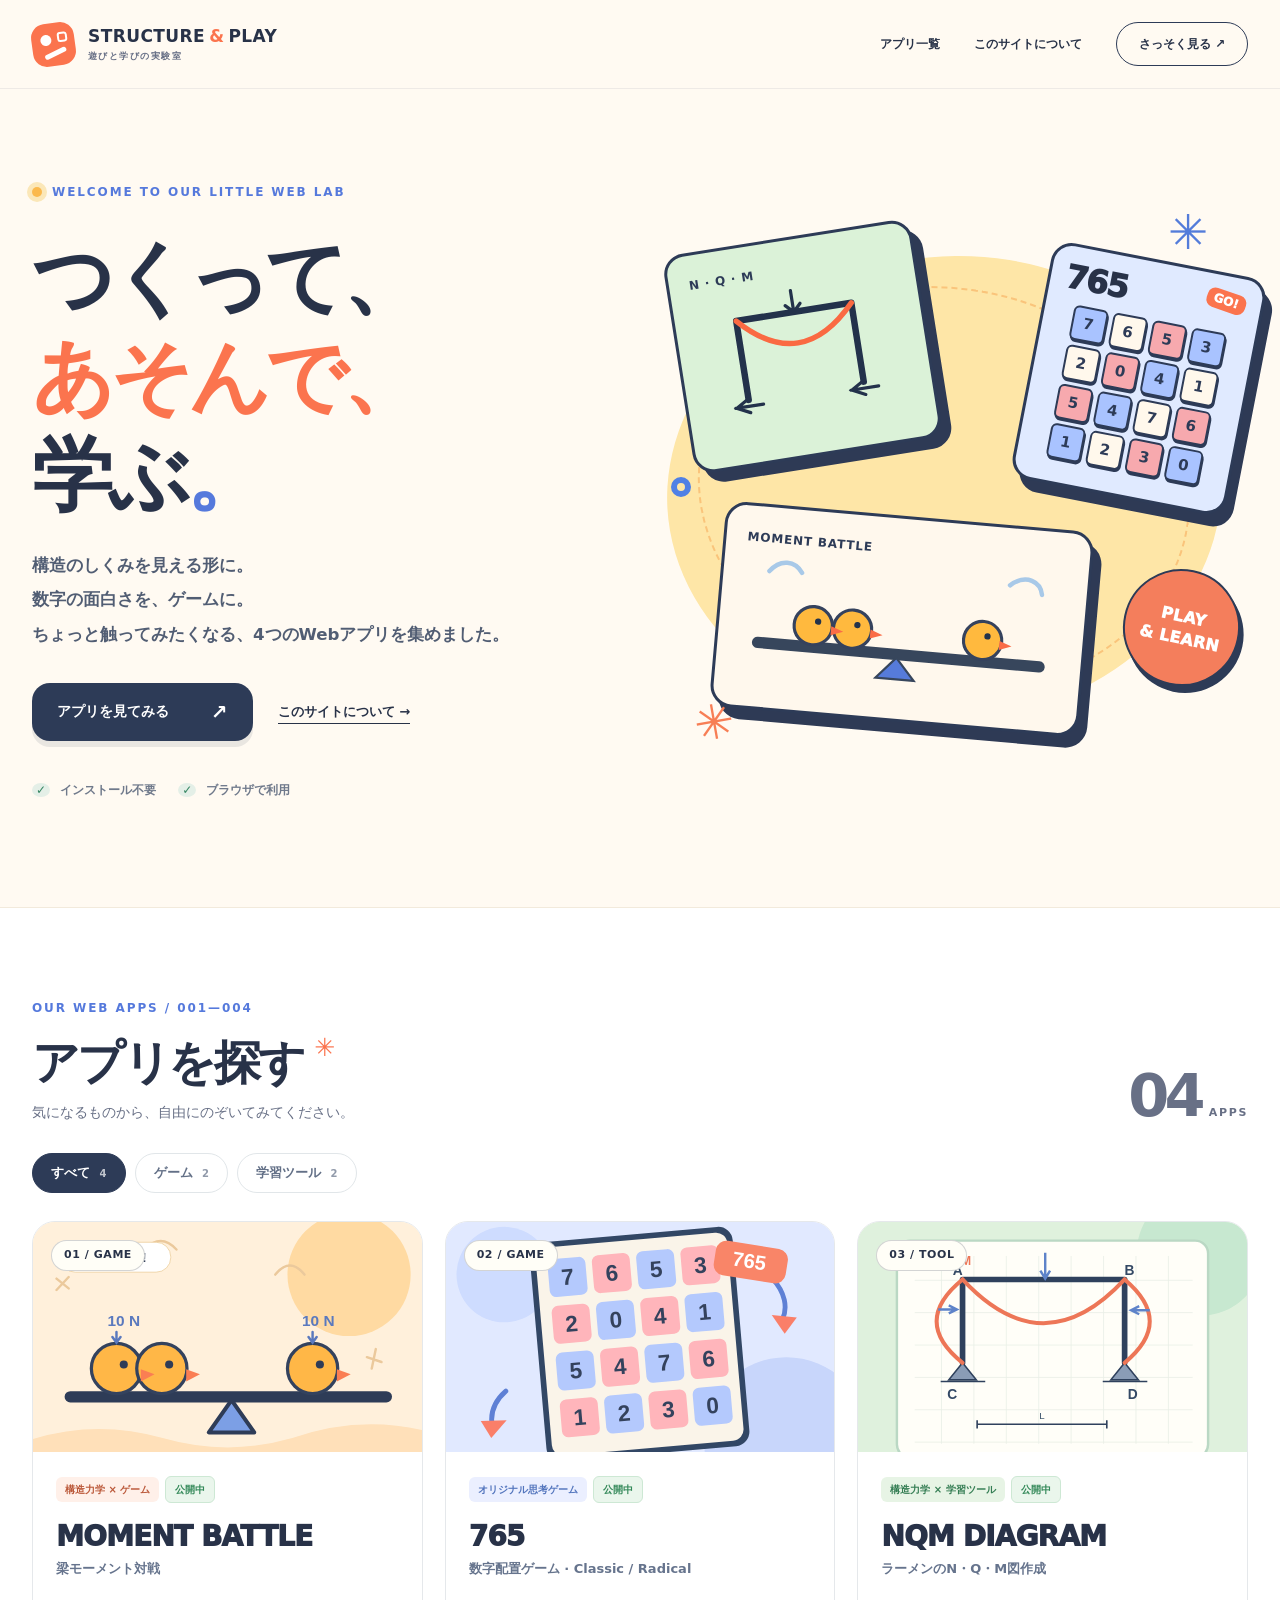
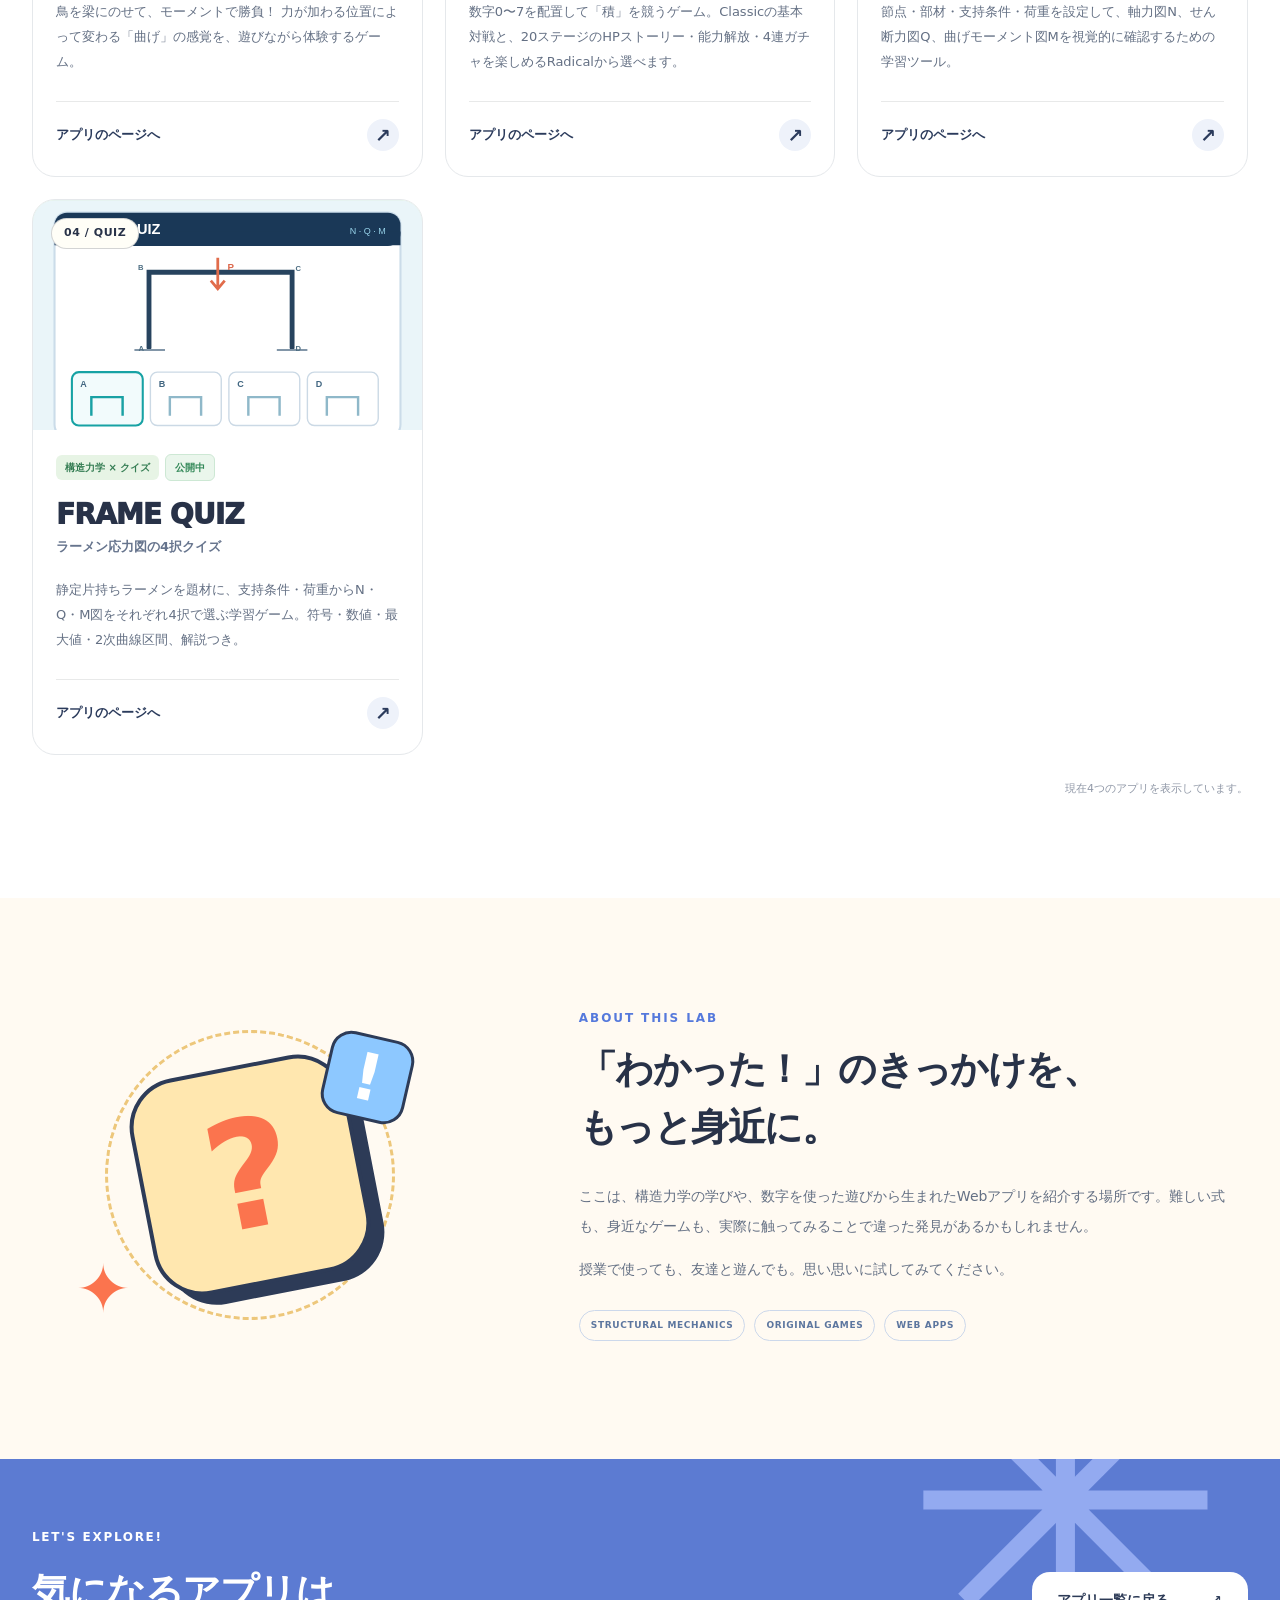
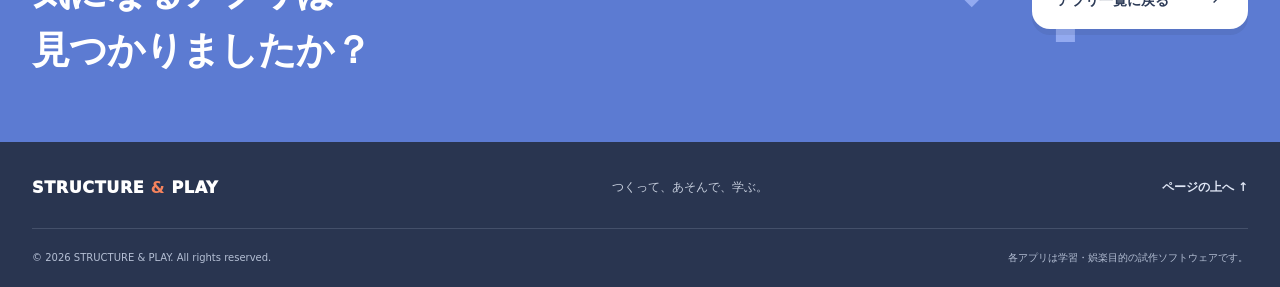
==== index.html @ 2a173254 "Describe FRAME QUIZ as determinate cantilever-frame training" ====
<!doctype html>
<html lang="ja">
<head>
  <!-- Google Analytics 4 -->
  <script async src="https://www.googletagmanager.com/gtag/js?id=G-XE1NBEVFK6"></script>
  <script>
    window.dataLayer = window.dataLayer || [];
    function gtag(){dataLayer.push(arguments);}
    gtag('js', new Date());
    gtag('config', 'G-XE1NBEVFK6');
  </script>
  <meta charset="utf-8">
  <meta name="viewport" content="width=device-width, initial-scale=1">
  <meta name="theme-color" content="#fffaf2">
  <meta name="description" content="無料で遊べる構造力学ゲーム「MOMENT BATTLE」、数字戦略ゲーム「765」、NQM図作成ツール、ラーメン応力図4択クイズを公開。スマホ・PCで使える学習用Webアプリ集。">
  <meta property="og:type" content="website">
  <meta property="og:title" content="構造力学ゲームと学習ツール | STRUCTURE & PLAY">
  <meta property="og:description" content="無料で遊べる構造力学ゲーム、数字戦略ゲーム765、NQM図作成ツール、ラーメン応力図4択クイズ。">
  <title>構造力学ゲーム・NQM図作成・数字ゲーム765 | STRUCTURE & PLAY</title>
  <link rel="icon" href="assets/favicon.svg" type="image/svg+xml">
  <link rel="stylesheet" href="assets/style.css">
  <script defer src="assets/site.js"></script>
  <link rel="canonical" href="https://fujiharayoshiyasu.github.io/structure-play/">
</head>
<body>
  <a class="skip-link" href="#apps">アプリ一覧へ移動</a>
  <header class="site-header">
    <div class="shell header-inner">
      <a href="./index.html" class="brand" aria-label="STRUCTURE AND PLAY トップページ">
        <span class="brand-mark" aria-hidden="true"><span class="mark-dot"></span><span class="mark-line"></span><span class="mark-bubble"></span></span>
        <span class="brand-word">STRUCTURE<span class="brand-amp">&</span>PLAY<span class="brand-sub">遊びと学びの実験室</span></span>
      </a>
      <nav class="top-nav" aria-label="メインメニュー">
        <a href="#apps">アプリ一覧</a>
        <a href="#about">このサイトについて</a>
        <a class="nav-pill" href="#apps">さっそく見る <span aria-hidden="true">↗</span></a>
      </nav>
    </div>
  </header>

  <main>
    <section class="hero shell" aria-labelledby="hero-title">
      <div class="hero-copy">
        <div class="eyebrow"><span class="pulse-dot" aria-hidden="true"></span> WELCOME TO OUR LITTLE WEB LAB</div>
        <h1 id="hero-title">つくって、<br><em>あそんで、</em><br>学ぶ<span class="period">。</span></h1>
        <p class="hero-description">構造のしくみを見える形に。<br>数字の面白さを、ゲームに。<br>ちょっと触ってみたくなる、4つのWebアプリを集めました。</p>
        <div class="hero-actions">
          <a class="button button-primary" href="#apps">アプリを見てみる <span aria-hidden="true">↗</span></a>
          <a class="text-link" href="#about">このサイトについて <span aria-hidden="true">→</span></a>
        </div>
        <div class="hero-metadata" aria-label="サイトの特徴">
          <span><i aria-hidden="true">✓</i> インストール不要</span>
          <span><i aria-hidden="true">✓</i> ブラウザで利用</span>
        </div>
      </div>
      <div class="hero-graphic" role="img" aria-label="梁と鳥、765の数字盤、NQM図をイメージしたイラスト">
        <div class="hero-backdrop"></div>
        <div class="doodle doodle-star d1" aria-hidden="true">✳</div>
        <div class="doodle doodle-star d2" aria-hidden="true">✳</div>
        <div class="doodle doodle-dot" aria-hidden="true"></div>
        <div class="hero-panel hero-panel-frame" aria-hidden="true">
          <div class="mini-label">N · Q · M</div>
          <svg viewBox="0 0 190 130" focusable="false"><path d="M38 99V25H146V99" fill="none" stroke="#23324b" stroke-width="6" stroke-linejoin="round" stroke-linecap="round"/><path d="M25 105h26m-13-7-12 7 12 6m95-6h26m-13-7-12 7 12 6" stroke="#23324b" stroke-width="3" fill="none" stroke-linecap="round"/><path d="M38 25Q91 83 146 25" fill="none" stroke="#fa6a42" stroke-width="5" stroke-linecap="round"/><path d="M92 5v19m-7-6 7 7 7-7" stroke="#23324b" stroke-width="3" fill="none" stroke-linecap="round"/></svg>
        </div>
        <div class="hero-panel hero-panel-game" aria-hidden="true">
          <div class="small-brand">765 <span>GO!</span></div>
          <div class="number-preview"><b>7</b><b>6</b><b>5</b><b>3</b><b>2</b><b>0</b><b>4</b><b>1</b><b>5</b><b>4</b><b>7</b><b>6</b><b>1</b><b>2</b><b>3</b><b>0</b></div>
        </div>
        <div class="hero-panel hero-panel-birds" aria-hidden="true">
          <div class="mini-label">MOMENT BATTLE</div>
          <svg viewBox="0 0 286 115" focusable="false"><path d="M17 84h251" stroke="#37465c" stroke-width="10" stroke-linecap="round"/><path d="M141 87l-17 19h34z" fill="#567bda" stroke="#37465c" stroke-width="2"/><g fill="#ffb93e" stroke="#35425d" stroke-width="2.8"><circle cx="65" cy="65" r="17"/><circle cx="100" cy="65" r="17"/><circle cx="216" cy="65" r="17"/></g><g fill="#24334b"><circle cx="69" cy="61" r="2.8"/><circle cx="104" cy="61" r="2.8"/><circle cx="220" cy="61" r="2.8"/></g><g fill="#fa6c47"><path d="M81 64l11 4-11 4z"/><path d="M116 64l11 4-11 4z"/><path d="M231 64l11 4-11 4z"/></g><path d="M22 20c9-12 22-11 29-1M236 14c14-12 27-5 29 6" stroke="#a8c9e8" stroke-width="4" stroke-linecap="round" fill="none"/></svg>
        </div>
        <span class="orbit-badge" aria-hidden="true">PLAY<br>& LEARN</span>
      </div>
    </section>

    <section class="apps-section" id="apps" aria-labelledby="apps-heading">
      <div class="shell">
        <div class="section-kicker">OUR WEB APPS / 001—004</div>
        <div class="section-header">
          <div><h2 id="apps-heading">アプリを探す<span class="section-spark">✳</span></h2><p>気になるものから、自由にのぞいてみてください。</p></div>
          <p class="app-count"><strong id="visible-count">04</strong><span>APPS</span></p>
        </div>
        <div class="filter-row" role="group" aria-label="アプリの種類で絞り込み">
          <button type="button" class="filter-button is-active" data-filter="all" aria-pressed="true">すべて <small>4</small></button>
          <button type="button" class="filter-button" data-filter="game" aria-pressed="false">ゲーム <small>2</small></button>
          <button type="button" class="filter-button" data-filter="study" aria-pressed="false">学習ツール <small>2</small></button>
        </div>

        <div class="app-grid" id="app-grid">
          <article class="app-card" data-category="game" data-app="moment-battle">
            <div class="card-media media-moment"><img src="assets/moment.svg" alt="鳥が梁の上に並ぶモーメント対戦ゲームのイメージ" loading="lazy"><span class="media-index">01 / GAME</span></div>
            <div class="card-content"><div class="card-tags"><span class="category-tag tag-orange">構造力学 × ゲーム</span><span class="status-tag" data-status="moment-battle">公開準備中</span></div><h3>MOMENT BATTLE</h3><p class="app-jp-title">梁モーメント対戦</p><p class="card-description">鳥を梁にのせて、モーメントで勝負！ 力が加わる位置によって変わる「曲げ」の感覚を、遊びながら体験するゲーム。</p><a class="card-link" href="apps/moment-battle/index.html" aria-label="梁モーメント対戦のページへ">アプリのページへ <span aria-hidden="true">↗</span></a></div>
          </article>
          <article class="app-card" data-category="game" data-app="765">
            <div class="card-media media-seven"><img src="assets/765.svg" alt="赤と青の数字が置かれた数字配置ゲーム765のイメージ" loading="lazy"><span class="media-index">02 / GAME</span></div>
            <div class="card-content"><div class="card-tags"><span class="category-tag tag-blue">オリジナル思考ゲーム</span><span class="status-tag" data-status="765">公開準備中</span></div><h3>765</h3><p class="app-jp-title">数字配置ゲーム · Classic / Radical</p><p class="card-description">数字0〜7を配置して「積」を競うゲーム。Classicの基本対戦と、20ステージのHPストーリー・能力解放・4連ガチャを楽しめるRadicalから選べます。</p><a class="card-link" href="apps/765/index.html" aria-label="765のモード選択ページへ">アプリのページへ <span aria-hidden="true">↗</span></a></div>
          </article>
          <article class="app-card" data-category="study" data-app="nqm">
            <div class="card-media media-nqm"><img src="assets/nqm.svg" alt="ラーメン構造の骨組と応力図のイメージ" loading="lazy"><span class="media-index">03 / TOOL</span></div>
            <div class="card-content"><div class="card-tags"><span class="category-tag tag-green">構造力学 × 学習ツール</span><span class="status-tag" data-status="nqm">公開準備中</span></div><h3>NQM DIAGRAM</h3><p class="app-jp-title">ラーメンのN・Q・M図作成</p><p class="card-description">節点・部材・支持条件・荷重を設定して、軸力図N、せん断力図Q、曲げモーメント図Mを視覚的に確認するための学習ツール。</p><a class="card-link" href="apps/nqm/index.html" aria-label="NQM図作成ツールのページへ">アプリのページへ <span aria-hidden="true">↗</span></a></div>
          </article>
          <article class="app-card" data-category="study" data-app="frame-quiz">
            <div class="card-media media-nqm"><img src="assets/frame-quiz.svg" alt="ラーメン構造とN・Q・M図の4択クイズのイメージ" loading="lazy"><span class="media-index">04 / QUIZ</span></div>
            <div class="card-content"><div class="card-tags"><span class="category-tag tag-green">構造力学 × クイズ</span><span class="status-tag" data-status="frame-quiz">公開中</span></div><h3>FRAME QUIZ</h3><p class="app-jp-title">ラーメン応力図の4択クイズ</p><p class="card-description">静定片持ちラーメンを題材に、支持条件・荷重からN・Q・M図をそれぞれ4択で選ぶ学習ゲーム。符号・数値・最大値・2次曲線区間、解説つき。</p><a class="card-link" href="apps/frame-quiz/index.html" aria-label="ラーメン応力図クイズのページへ">アプリのページへ <span aria-hidden="true">↗</span></a></div>
          </article>
        </div>
        <p class="list-note" id="app-list-status" aria-live="polite">現在4つのアプリを表示しています。</p>
      </div>
    </section>

    <section class="about-section shell" id="about" aria-labelledby="about-heading">
      <div class="about-art" aria-hidden="true"><span class="about-big">?</span><span class="about-small small-one">!</span><span class="about-small small-two">✦</span><span class="about-ring"></span></div>
      <div class="about-copy"><p class="section-kicker">ABOUT THIS LAB</p><h2 id="about-heading">「わかった！」のきっかけを、<br>もっと身近に。</h2><p>ここは、構造力学の学びや、数字を使った遊びから生まれたWebアプリを紹介する場所です。難しい式も、身近なゲームも、実際に触ってみることで違った発見があるかもしれません。</p><p>授業で使っても、友達と遊んでも。思い思いに試してみてください。</p><div class="about-chips"><span>STRUCTURAL MECHANICS</span><span>ORIGINAL GAMES</span><span>WEB APPS</span></div></div>
    </section>

    <section class="footer-cta" aria-label="アプリ一覧へのご案内"><div class="shell footer-cta-inner"><div><span>LET'S EXPLORE!</span><h2>気になるアプリは<br>見つかりましたか？</h2></div><a class="button button-white" href="#apps">アプリ一覧に戻る <span aria-hidden="true">↗</span></a></div></section>
  </main>
  <footer class="site-footer"><div class="shell footer-inner"><span class="footer-brand">STRUCTURE <b>&</b> PLAY</span><span>つくって、あそんで、学ぶ。</span><a href="#hero-title">ページの上へ ↑</a></div><div class="shell footer-bottom"><small>© <span id="copyright-year">2026</span> STRUCTURE & PLAY. All rights reserved.</small><small>各アプリは学習・娯楽目的の試作ソフトウェアです。</small></div></footer>
</body>
</html>
---- assets/style.css ----
:root{--ink:#283248;--navy:#2d3b57;--muted:#687086;--paper:#fffaf2;--line:#e8e5dd;--blue:#5579dc;--orange:#fb744e;--cream:#fff0bd;--font:system-ui,-apple-system,'Hiragino Kaku Gothic ProN','Yu Gothic','Meiryo',sans-serif}
*{box-sizing:border-box}html{scroll-behavior:smooth;scroll-padding-top:86px}body{margin:0;background:var(--paper);color:var(--ink);font-family:var(--font);-webkit-font-smoothing:antialiased;line-height:1.7}a{color:inherit;text-decoration:none}button{font:inherit}a:focus-visible,button:focus-visible{outline:3px solid var(--blue);outline-offset:5px}img{display:block;max-width:100%}.shell{width:min(1220px,calc(100% - 64px));margin-inline:auto}.skip-link{position:absolute;z-index:20;left:16px;top:-60px;background:var(--navy);color:white;padding:10px 15px}.skip-link:focus{top:12px}
.site-header{background:rgba(255,250,242,.95);border-bottom:1px solid rgba(45,59,87,.08);position:sticky;top:0;z-index:10;backdrop-filter:blur(12px)}.header-inner{display:flex;align-items:center;justify-content:space-between;min-height:88px;gap:20px}.brand{display:flex;align-items:center;gap:13px}.brand-mark{position:relative;display:block;background:var(--orange);width:43px;height:43px;border-radius:14px;transform:rotate(-8deg);flex:none}.mark-dot{position:absolute;left:9px;top:11px;width:11px;height:11px;background:#fff;border-radius:50%}.mark-line{position:absolute;left:11px;top:28px;width:23px;height:5px;background:#fff;border-radius:3px;transform:rotate(-18deg)}.mark-bubble{position:absolute;right:7px;top:10px;width:10px;height:10px;border:2px solid #fff;border-radius:3px}.brand-word{display:block;font-size:17px;line-height:1.12;font-weight:900;letter-spacing:.025em}.brand-amp{color:var(--orange);margin-inline:4px}.brand-sub{display:block;font-size:9px;font-weight:700;letter-spacing:.16em;margin-top:5px;color:var(--muted)}.top-nav{display:flex;align-items:center;gap:34px;font-size:12px;font-weight:800}.top-nav>a:not(.nav-pill):hover{color:var(--orange)}.nav-pill{padding:11px 22px;border-radius:50px;border:1.5px solid var(--navy)}.nav-pill:hover{background:var(--navy);color:white}
.hero{padding-block:93px 106px;display:grid;grid-template-columns:1fr 1.03fr;gap:55px;align-items:center}.hero-copy{position:relative;z-index:1}.eyebrow,.section-kicker{font-size:12px;letter-spacing:.16em;font-weight:900;color:var(--blue)}.eyebrow{display:flex;align-items:center;gap:10px}.pulse-dot{background:#fbb94d;border-radius:50%;height:10px;width:10px;box-shadow:0 0 0 5px #fbe7b8}h1,h2,h3,p{margin-top:0}h1{font-size:clamp(58px,6.3vw,96px);line-height:1.22;letter-spacing:-.065em;font-weight:900;margin:27px 0 24px}h1 em{color:var(--orange);font-style:normal}.period{color:var(--blue)}.hero-description{font-size:clamp(15px,1.3vw,18px);line-height:2.1;color:#515d73;font-weight:600;margin-bottom:30px}.hero-actions{display:flex;align-items:center;gap:25px;flex-wrap:wrap}.button{display:inline-flex;align-items:center;justify-content:space-between;gap:42px;border-radius:18px;padding:17px 25px;font-size:14px;font-weight:900;box-shadow:0 6px 0 rgba(43,51,77,.1);transition:transform .2s,box-shadow .2s}.button:hover{transform:translateY(-3px);box-shadow:0 9px 0 rgba(43,51,77,.08)}.button-primary{background:var(--navy);color:white}.button span{font-size:20px;line-height:1}.text-link{font-size:13px;font-weight:850;white-space:nowrap;border-bottom:1px solid currentColor}.text-link:hover{color:var(--orange)}.hero-metadata{display:flex;gap:22px;flex-wrap:wrap;font-size:12px;color:#6f798b;font-weight:650;margin-top:39px}.hero-metadata i{font-style:normal;background:#e4efe7;color:#348561;border-radius:50%;margin-right:6px;padding:0 4px}
.hero-graphic{height:520px;position:relative;isolation:isolate}.hero-backdrop{position:absolute;background:#fee6a7;border-radius:49% 51% 48% 52%;inset:26px 27px 29px 8px;transform:rotate(-10deg);z-index:-2}.hero-backdrop:after{content:'';position:absolute;inset:30px;border:2px dashed rgba(245,165,83,.52);border-radius:50%;transform:rotate(18deg)}.hero-panel{position:absolute;border:3px solid var(--navy);box-shadow:9px 11px 0 #2e3a55;overflow:hidden}.hero-panel-frame{top:5px;left:18px;width:251px;height:221px;transform:rotate(-9deg);background:#dbf2d8;border-radius:21px;padding:20px}.hero-panel-frame svg{margin-top:5px;width:100%}.mini-label{color:var(--navy);font-size:12px;letter-spacing:.07em;font-weight:900}.hero-panel-game{top:27px;right:0;width:218px;height:241px;transform:rotate(11deg);background:#e0eaff;border-radius:21px;padding:15px}.small-brand{font-size:32px;font-weight:1000;letter-spacing:-.05em;line-height:1}.small-brand span{float:right;background:var(--orange);color:white;border-radius:8px;padding:4px 7px;font-size:12px;letter-spacing:0;transform:rotate(8deg)}.number-preview{margin:10px auto;display:grid;grid-template-columns:repeat(4,1fr);gap:5px;max-width:155px}.number-preview b{aspect-ratio:1;display:grid;place-items:center;background:#fff8ec;border:2px solid var(--navy);border-radius:6px;color:var(--navy);font-size:15px;box-shadow:1px 2px 0 var(--navy)}.number-preview b:nth-child(3n){background:#f7a9ae}.number-preview b:nth-child(3n + 1){background:#a9c3ff}.hero-panel-birds{bottom:29px;left:58px;width:370px;height:206px;border-radius:22px;background:#fff8ed;transform:rotate(5deg);padding:21px}.hero-panel-birds svg{display:block;width:100%;height:130px}.orbit-badge{position:absolute;right:8px;bottom:65px;background:#f47e5c;color:white;border:2px solid var(--navy);border-radius:50%;height:117px;width:117px;display:grid;place-items:center;text-align:center;line-height:1.35;font-size:16px;font-weight:950;letter-spacing:.02em;transform:rotate(12deg);box-shadow:5px 6px 0 var(--navy)}.doodle{position:absolute;z-index:2}.doodle-star{font-size:48px;line-height:1;color:#f77e55}.d1{left:35px;bottom:5px;transform:rotate(-10deg)}.d2{right:40px;top:-23px;color:#537cda}.doodle-dot{height:20px;width:20px;border:6px solid #5080e5;border-radius:50%;left:12px;top:246px}
.apps-section{background:#fff;position:relative;padding:90px 0 99px;border-top:1px solid #f2eadc}.section-header{display:flex;justify-content:space-between;align-items:flex-end;margin:14px 0 28px}.section-header h2{font-size:clamp(31px,3.7vw,49px);line-height:1.3;letter-spacing:-.055em;margin:0 0 8px}.section-header p{font-size:14px;color:var(--muted);margin:0}.section-spark{color:var(--orange);font-size:25px;margin-left:11px;vertical-align:top}.app-count{display:flex;align-items:baseline;gap:8px;color:var(--navy)}.app-count strong{font-size:59px;line-height:1;letter-spacing:-.08em}.app-count span{font-weight:900;font-size:11px;letter-spacing:.15em}.filter-row{display:flex;flex-wrap:wrap;gap:9px;padding:0 0 28px}.filter-button{border:1.5px solid #e1e6e9;background:white;color:#637087;padding:8px 18px;border-radius:30px;font-size:13px;font-weight:800;cursor:pointer;transition:background .2s}.filter-button small{font-weight:800;font-size:10px;margin-left:5px;opacity:.7}.filter-button:hover,.filter-button.is-active{background:var(--navy);color:white;border-color:var(--navy)}.app-grid{display:grid;grid-template-columns:repeat(3,minmax(0,1fr));gap:22px}.app-card{border:1.5px solid #e5e8eb;border-radius:23px;overflow:hidden;display:flex;flex-direction:column;background:#fff;transition:transform .22s,box-shadow .22s}.app-card:hover{transform:translateY(-5px);box-shadow:0 16px 38px #2a355015}.app-card[hidden]{display:none}.card-media{height:230px;position:relative;display:grid;place-items:center;overflow:hidden}.media-moment{background:#fff1de}.media-seven{background:#e5ebff}.media-nqm{background:#ddefd9}.card-media img{width:100%;height:100%;object-fit:cover;transition:transform .35s}.app-card:hover .card-media img{transform:scale(1.045)}.media-index{position:absolute;top:18px;left:18px;background:#fffef7;padding:5px 12px;border:1px solid rgba(36,49,69,.2);border-radius:50px;font-size:11px;font-weight:900;letter-spacing:.05em}.card-content{display:flex;flex-direction:column;flex-grow:1;padding:24px 23px 25px}.card-tags{display:flex;flex-wrap:wrap;gap:6px;align-items:center;margin-bottom:17px}.category-tag,.status-tag{display:inline-block;padding:5px 9px;border-radius:6px;font-size:10px;line-height:1.5;font-weight:900}.tag-orange{background:#fff0e9;color:#bb5839}.tag-blue{background:#ebefff;color:#5375bd}.tag-green{background:#e7f4e5;color:#347d53}.status-tag{background:#f5f5f4;color:#878e97;border:1px solid #e9e9e8}.status-tag.is-ready{background:#eaf6ec;color:#328858;border-color:#cde8d4}.card-content h3{font-size:clamp(23px,2.2vw,32px);line-height:1.2;letter-spacing:-.035em;margin:0 0 4px;font-weight:950}.app-jp-title{font-size:13px;color:#66748d;font-weight:800;margin-bottom:20px}.card-description{font-size:13px;line-height:1.9;color:#647084;margin:0 0 27px;flex-grow:1}.card-link{display:flex;align-items:center;justify-content:space-between;border-top:1px solid #e8e9e9;padding-top:17px;color:#2b3b5c;font-size:13px;font-weight:900}.card-link>span{height:32px;width:32px;background:#eef2fa;display:grid;place-items:center;border-radius:50%;font-size:19px;transition:background .2s}.card-link:hover{color:#f0754f}.card-link:hover>span{background:#ffefe9}.list-note{font-size:11px;color:#9098a7;margin:25px 0 0;text-align:right}
.about-section{padding-block:110px 118px;display:grid;grid-template-columns:.79fr 1.21fr;gap:110px;align-items:center}.about-art{width:300px;height:300px;max-width:100%;position:relative;justify-self:center;display:grid;place-items:center}.about-big{width:220px;height:220px;background:#ffe7af;border:4px solid var(--navy);box-shadow:12px 12px 0 var(--navy);border-radius:50px;display:grid;place-items:center;color:var(--orange);font-size:150px;line-height:1;font-weight:900;transform:rotate(-11deg);z-index:1}.about-ring{position:absolute;inset:5px;border:3px dashed #edc77b;border-radius:50%;transform:rotate(15deg)}.about-small{position:absolute;display:grid;place-items:center;z-index:3;font-weight:900}.small-one{background:#8dc8ff;color:white;font-size:65px;line-height:1;width:85px;height:85px;border:3px solid var(--navy);border-radius:21px;right:-10px;top:10px;transform:rotate(13deg)}.small-two{color:var(--orange);font-size:66px;bottom:-22px;left:-25px}.about-copy h2{font-size:clamp(27px,3vw,39px);letter-spacing:-.04em;line-height:1.5;margin-bottom:25px}.about-copy>p:not(.section-kicker){font-size:14px;color:#647084;line-height:2.2;margin-bottom:12px}.about-chips{display:flex;flex-wrap:wrap;gap:9px;margin-top:25px}.about-chips span{border:1.5px solid #ccd8eb;color:#5c769f;font-size:9px;font-weight:900;letter-spacing:.07em;padding:7px 11px;border-radius:50px}
.footer-cta{background:#5c7bd2;color:#fff;overflow:hidden;position:relative}.footer-cta:after{position:absolute;content:'✳';color:#93aaf0;right:4%;top:-147px;font-size:390px;line-height:1;pointer-events:none}.footer-cta-inner{padding-block:63px;display:flex;justify-content:space-between;align-items:center;gap:20px;position:relative;z-index:1}.footer-cta-inner span{font-size:12px;font-weight:900;letter-spacing:.14em}.footer-cta h2{font-size:clamp(27px,3vw,43px);line-height:1.5;letter-spacing:-.03em;margin:14px 0 0}.button-white{background:#fff;color:var(--navy);flex:none}.site-footer{background:#293550;color:white;padding-block:32px 21px}.footer-inner,.footer-bottom{display:flex;justify-content:space-between;align-items:center;gap:24px}.footer-brand{font-weight:950;letter-spacing:.04em;font-size:16px}.footer-brand b{color:#f5835d}.footer-inner>span:nth-child(2){color:#c5cddc;font-size:12px}.footer-inner a{color:#dfe6f5;font-size:12px;font-weight:700}.footer-inner a:hover{color:#ffc7a9}.footer-bottom{border-top:1px solid #44506a;margin-top:27px;padding-top:20px;color:#b4bfd4}.footer-bottom small{font-size:10px}
@media(max-width:1080px){.hero{gap:15px}.hero-graphic{transform:scale(.89);transform-origin:center}.app-grid{gap:14px}.card-content{padding:21px 17px}.card-media{height:205px}.about-section{gap:40px}}
@media(max-width:800px){.header-inner{min-height:76px}.top-nav>a:not(.nav-pill){display:none}.hero{grid-template-columns:1fr;padding-block:55px 70px;gap:0}.hero-copy{text-align:center}.eyebrow,.hero-actions,.hero-metadata{justify-content:center}.hero h1{font-size:clamp(57px,10vw,82px);margin:21px 0}.hero-graphic{width:min(530px,100%);margin:45px auto 0;transform:none}.app-grid{grid-template-columns:repeat(2,minmax(0,1fr))}.card-media{height:220px}.about-section{grid-template-columns:1fr;gap:38px;text-align:center;padding-block:85px}.about-art{width:240px;height:240px}.about-big{width:185px;height:185px;font-size:130px}.about-chips{justify-content:center}.footer-cta-inner{padding-block:55px}}
@media(max-width:600px){.shell{width:calc(100% - 36px)}.header-inner{min-height:67px}.brand-mark{width:36px;height:36px;border-radius:12px}.brand-word{font-size:13px}.brand-sub{font-size:7px}.nav-pill{padding:9px 12px;font-size:11px}.hero{padding-top:46px}.eyebrow{font-size:9px;letter-spacing:.1em}.hero h1{font-size:clamp(53px,13vw,72px)}.hero-description{font-size:13px}.hero-actions{gap:14px}.button{padding:15px 17px;gap:24px;font-size:12px;border-radius:15px}.text-link{font-size:11px}.hero-metadata{margin-top:29px;font-size:10px}.hero-graphic{height:345px;max-width:370px;margin-top:29px}.hero-backdrop{inset:25px 18px 23px}.hero-panel{border-width:2px;box-shadow:5px 6px 0 var(--navy)}.hero-panel-frame{width:177px;height:158px;padding:12px;left:9px;top:7px}.hero-panel-game{width:143px;height:169px;padding:9px;right:3px;top:17px}.small-brand{font-size:22px}.small-brand span{font-size:8px}.number-preview{max-width:107px;gap:3px}.number-preview b{font-size:10px;border-width:1.4px;border-radius:4px}.hero-panel-birds{width:266px;height:147px;padding:13px;bottom:22px;left:35px}.hero-panel-birds svg{height:93px}.mini-label{font-size:9px}.orbit-badge{width:77px;height:77px;font-size:10px;box-shadow:3px 4px 0 var(--navy);right:7px;bottom:48px}.doodle-star{font-size:34px}.d1{left:3px}.d2{right:12px;top:-12px}.doodle-dot{top:172px}.apps-section{padding:62px 0 70px}.section-kicker{font-size:10px}.section-header{margin:9px 0 22px}.section-header h2{font-size:30px}.section-header p{font-size:12px}.app-count strong{font-size:43px}.filter-row{gap:6px;padding-bottom:22px}.filter-button{padding:7px 12px;font-size:11px}.app-grid{grid-template-columns:1fr;gap:20px}.card-media{height:235px}.card-content{padding:25px}.card-content h3{font-size:28px}.about-section{padding:66px 0 83px}.about-copy h2{font-size:27px}.about-copy>p:not(.section-kicker){font-size:12px}.footer-cta-inner{display:block;padding:48px 0}.footer-cta h2{margin:9px 0 23px}.footer-cta:after{font-size:230px;top:-70px;right:-50px}.footer-inner,.footer-bottom{align-items:flex-start;flex-direction:column;gap:10px}.footer-inner>span:nth-child(2){display:none}}
@media(prefers-reduced-motion:reduce){html{scroll-behavior:auto}*,*:before,*:after{animation-duration:.01ms!important;transition-duration:.01ms!important}}
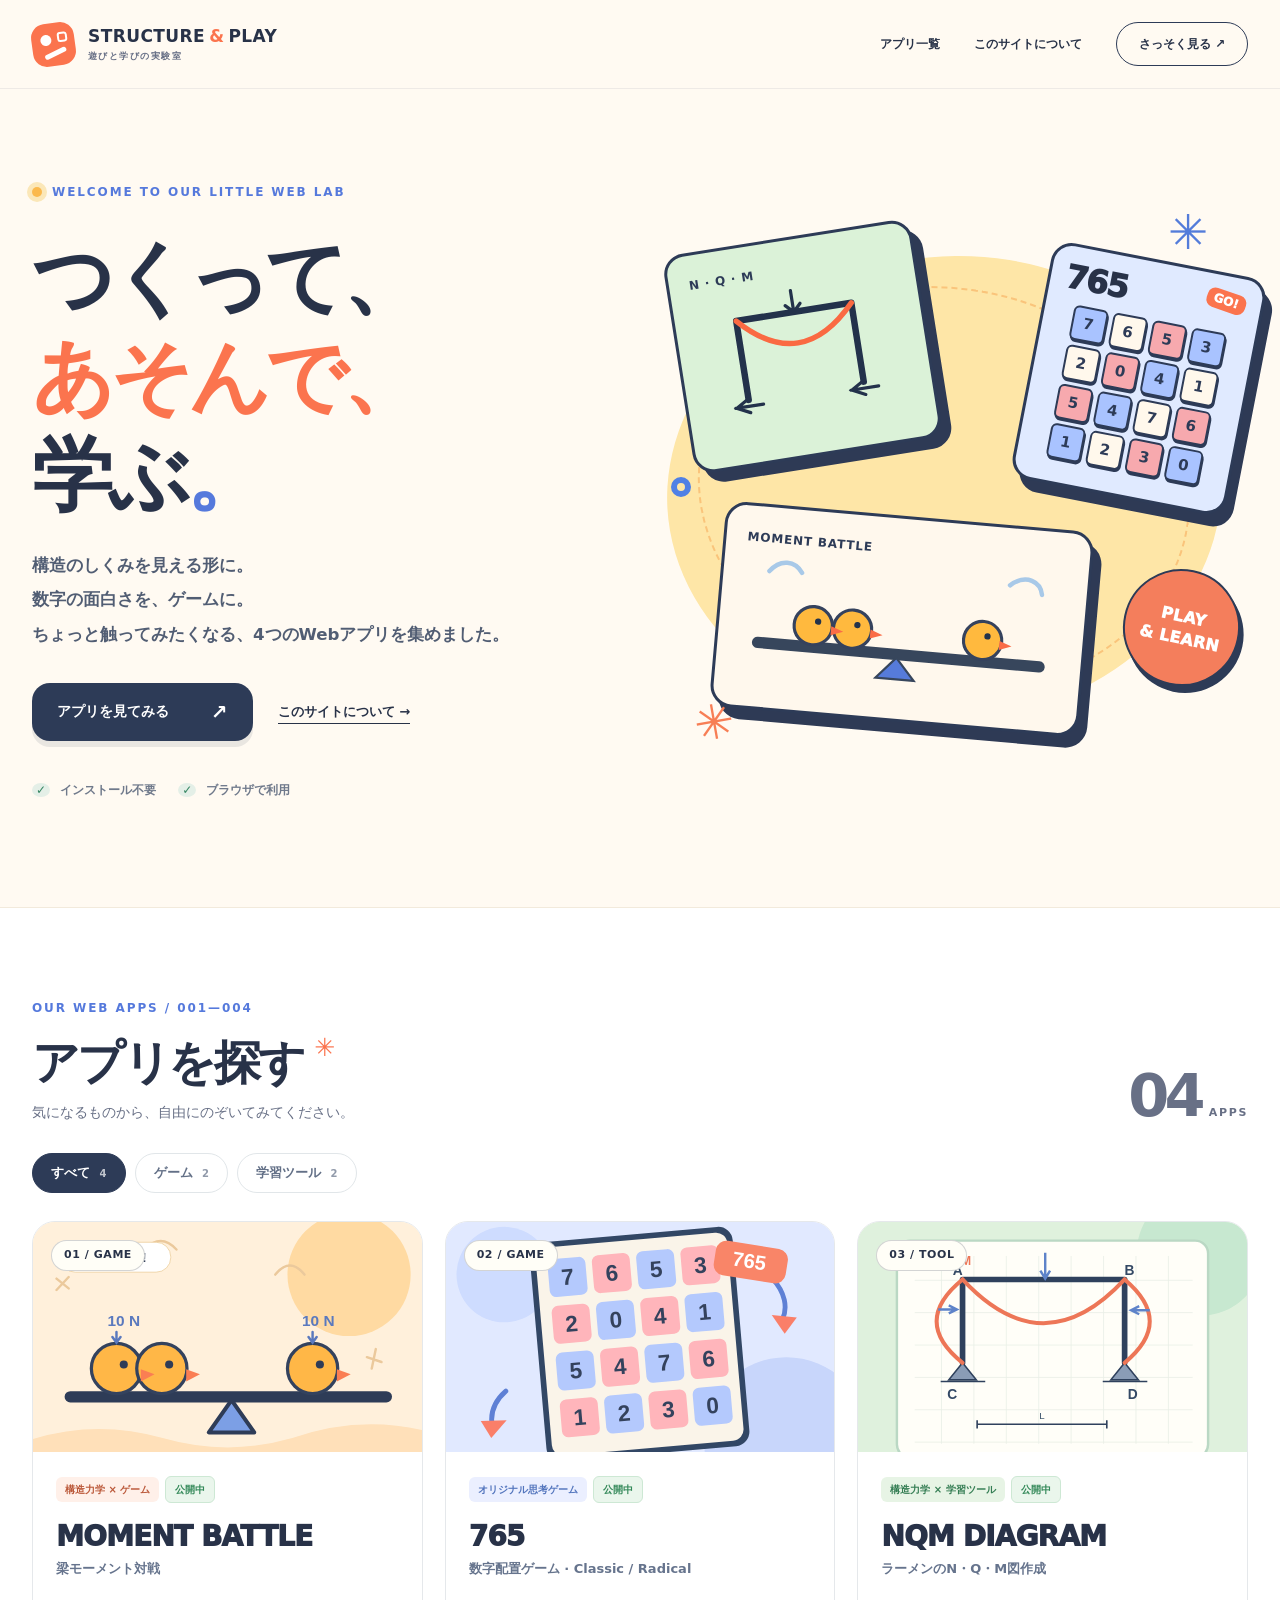
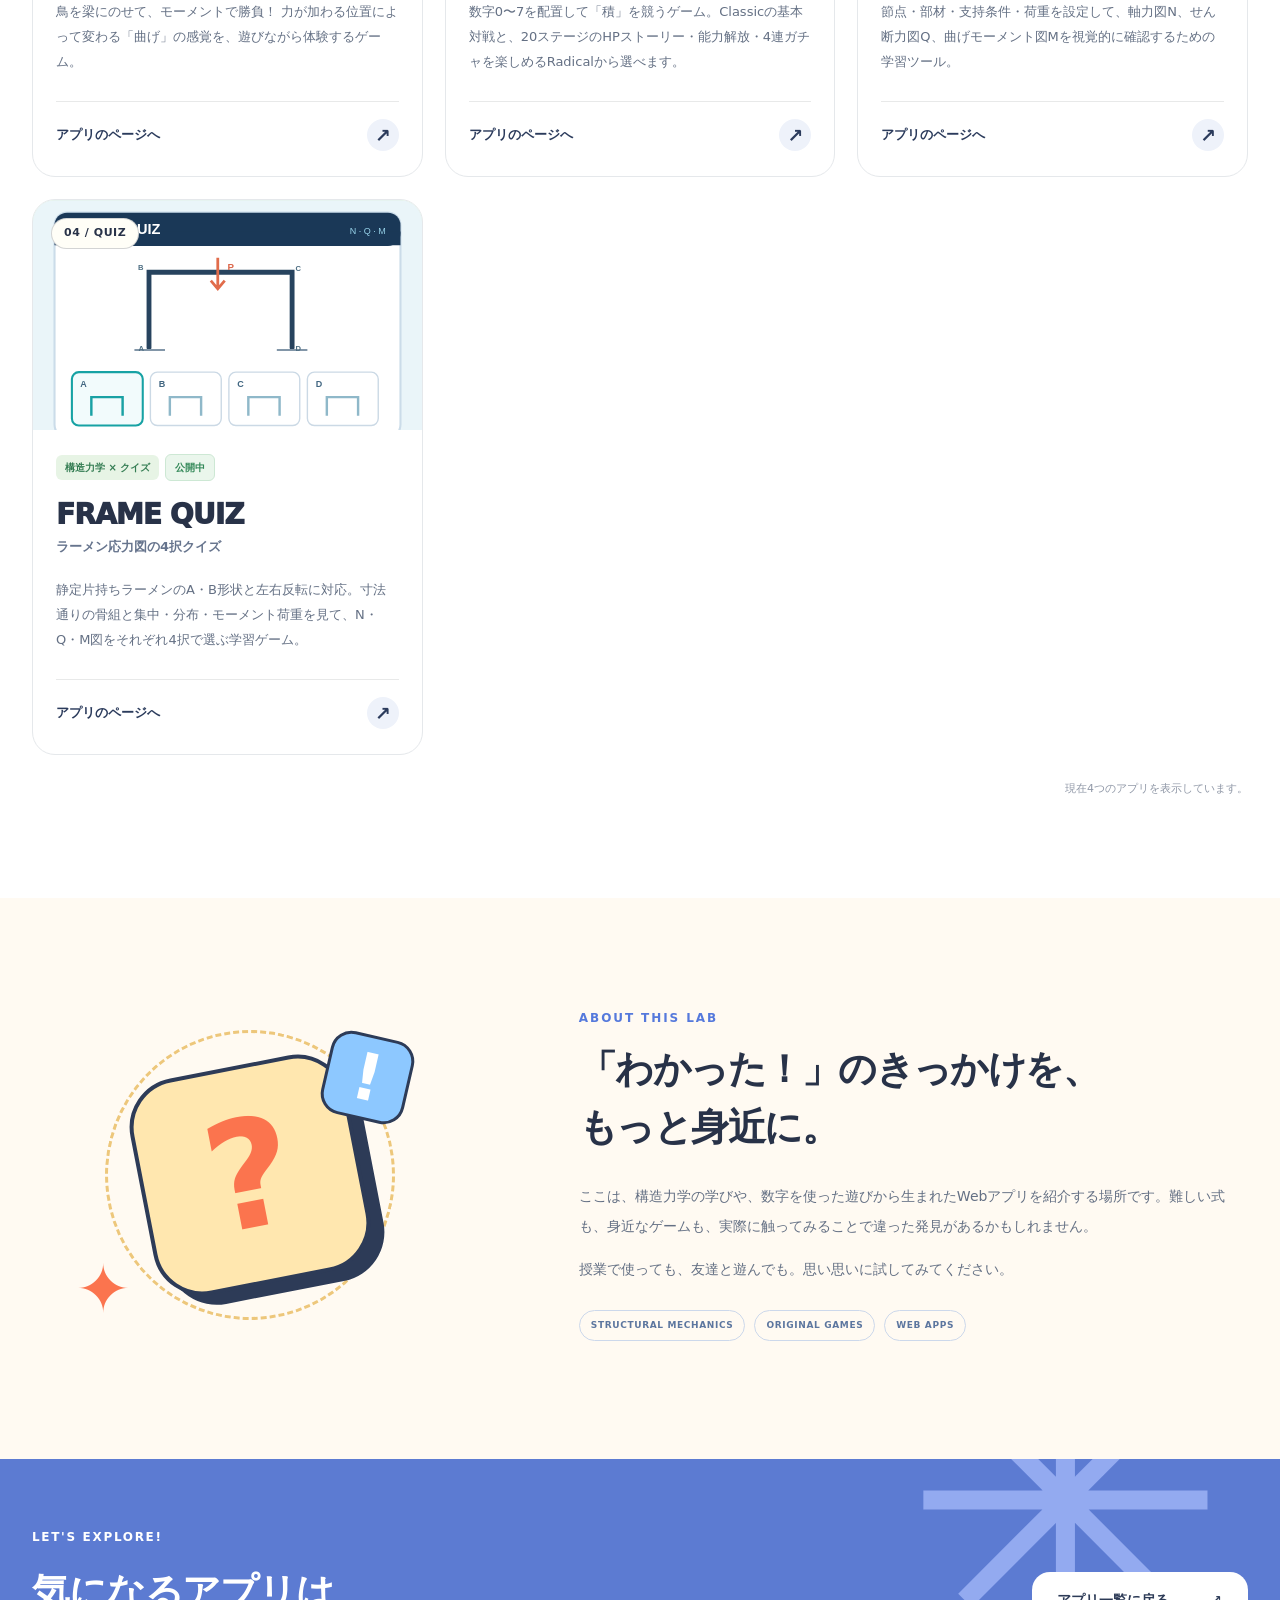
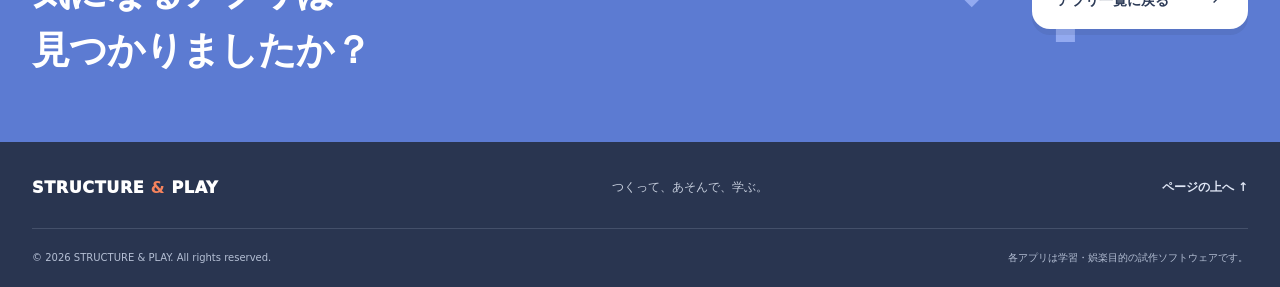
==== commit c2397ad4: "Update FRAME QUIZ catalog to reflect scaled A/B cantilever patterns" ====
--- a/index.html
+++ b/index.html
@@ -102,7 +102,7 @@
           </article>
           <article class="app-card" data-category="study" data-app="frame-quiz">
             <div class="card-media media-nqm"><img src="assets/frame-quiz.svg" alt="ラーメン構造とN・Q・M図の4択クイズのイメージ" loading="lazy"><span class="media-index">04 / QUIZ</span></div>
-            <div class="card-content"><div class="card-tags"><span class="category-tag tag-green">構造力学 × クイズ</span><span class="status-tag" data-status="frame-quiz">公開中</span></div><h3>FRAME QUIZ</h3><p class="app-jp-title">ラーメン応力図の4択クイズ</p><p class="card-description">静定片持ちラーメンを題材に、支持条件・荷重からN・Q・M図をそれぞれ4択で選ぶ学習ゲーム。符号・数値・最大値・2次曲線区間、解説つき。</p><a class="card-link" href="apps/frame-quiz/index.html" aria-label="ラーメン応力図クイズのページへ">アプリのページへ <span aria-hidden="true">↗</span></a></div>
+            <div class="card-content"><div class="card-tags"><span class="category-tag tag-green">構造力学 × クイズ</span><span class="status-tag" data-status="frame-quiz">公開中</span></div><h3>FRAME QUIZ</h3><p class="app-jp-title">ラーメン応力図の4択クイズ</p><p class="card-description">静定片持ちラーメンのA・B形状と左右反転に対応。寸法通りの骨組と集中・分布・モーメント荷重を見て、N・Q・M図をそれぞれ4択で選ぶ学習ゲーム。</p><a class="card-link" href="apps/frame-quiz/index.html" aria-label="ラーメン応力図クイズのページへ">アプリのページへ <span aria-hidden="true">↗</span></a></div>
           </article>
         </div>
         <p class="list-note" id="app-list-status" aria-live="polite">現在4つのアプリを表示しています。</p>
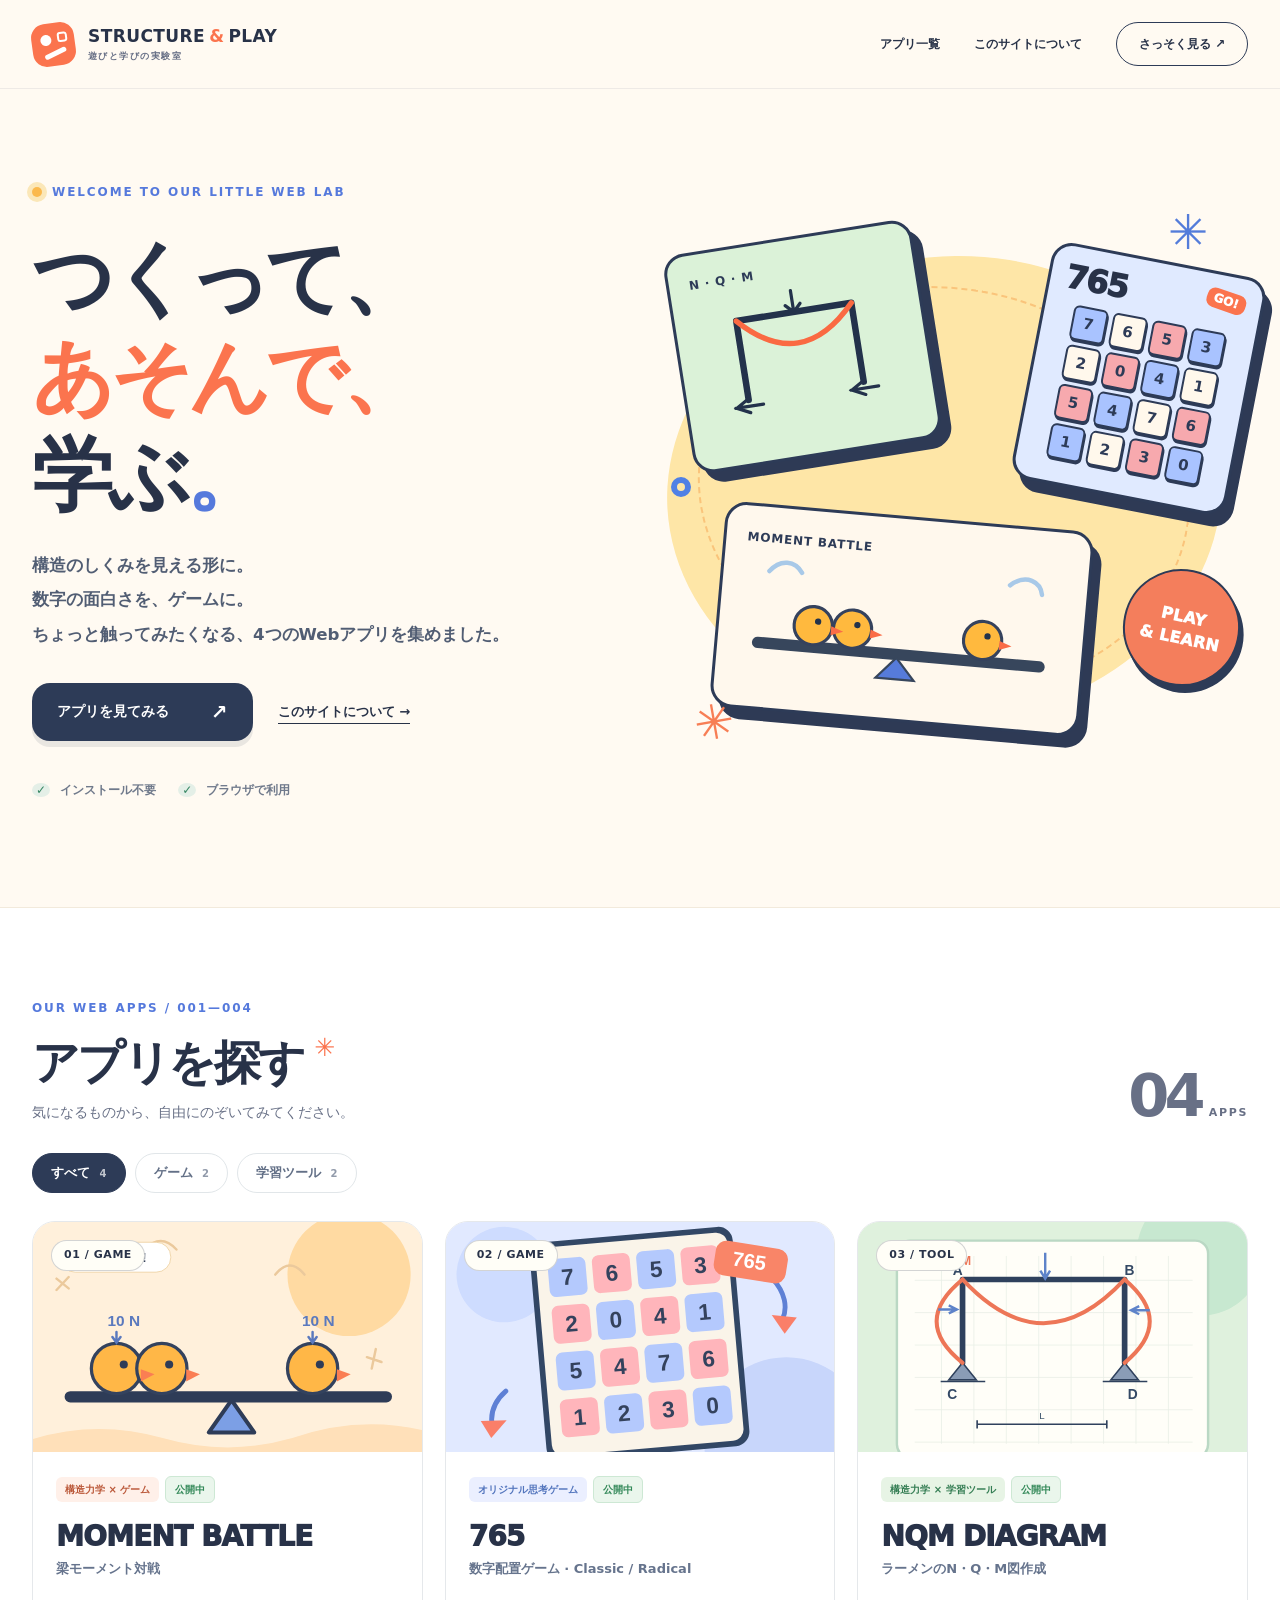
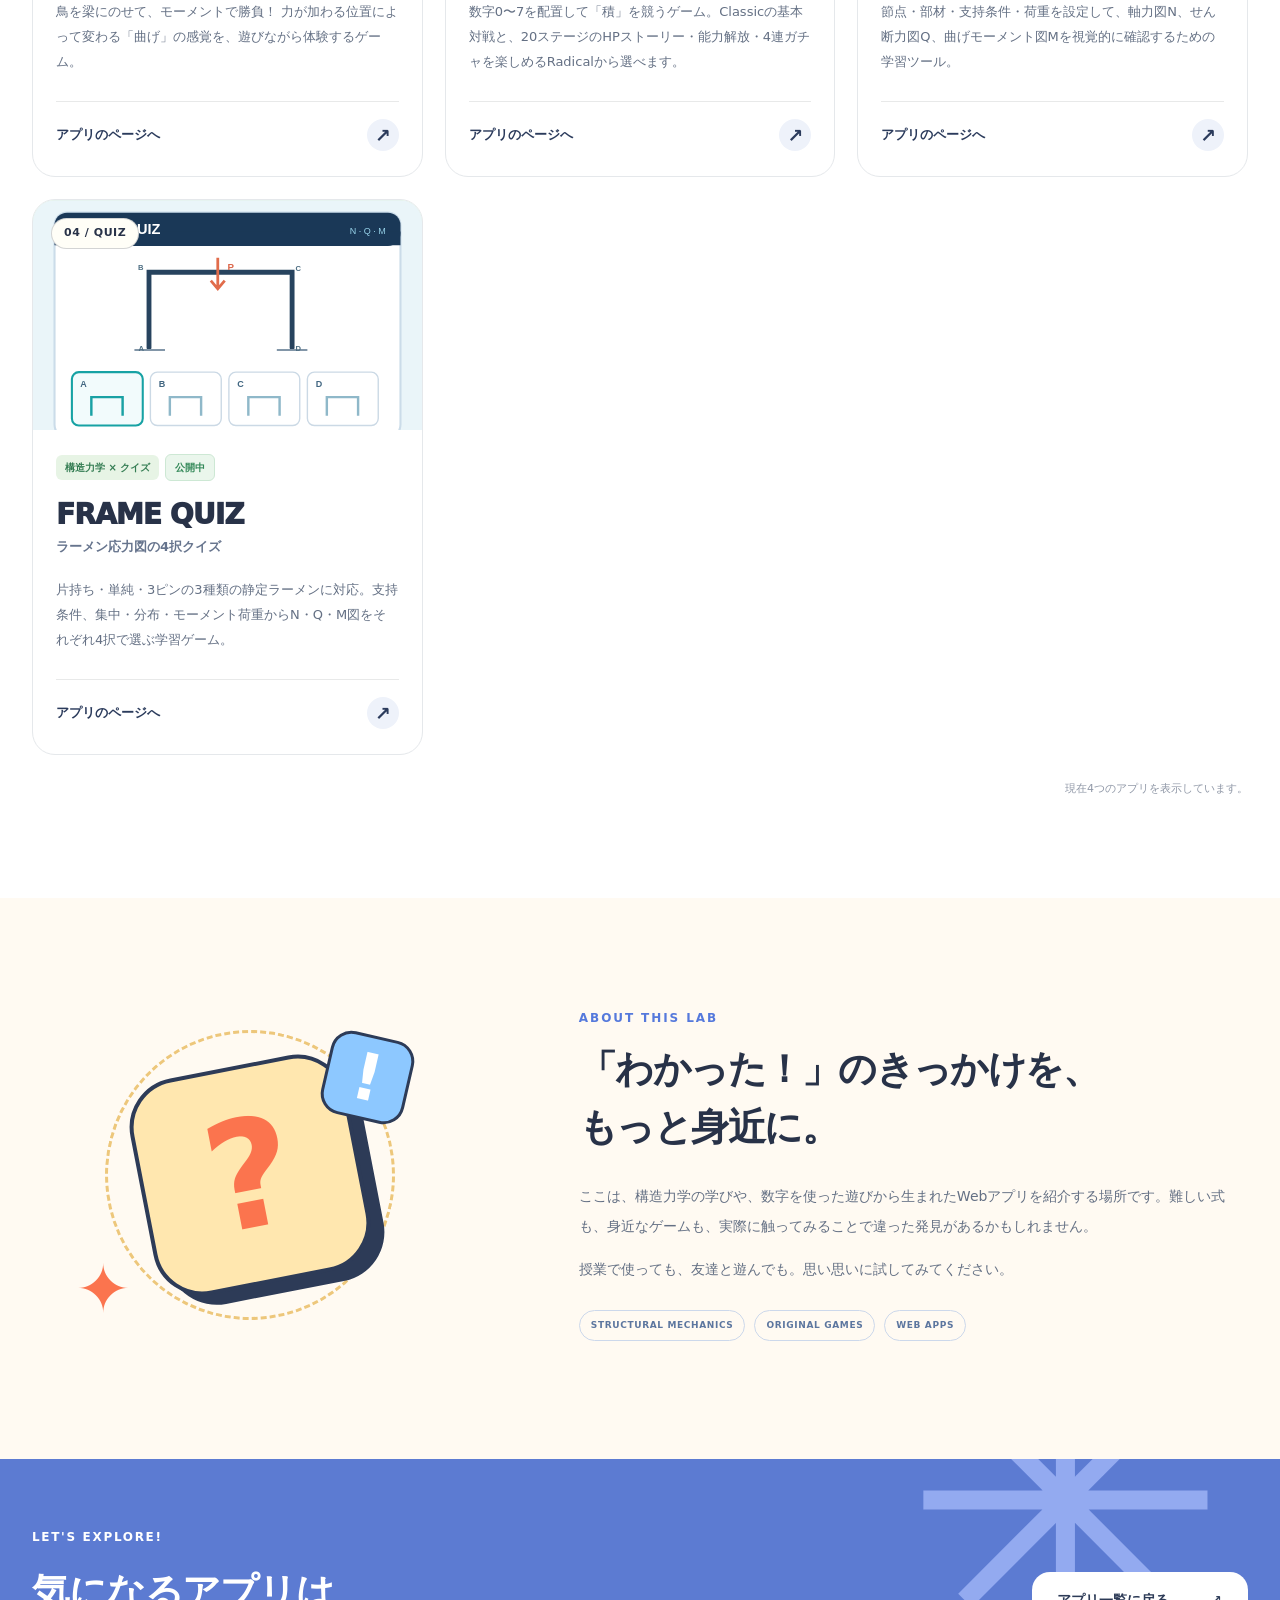
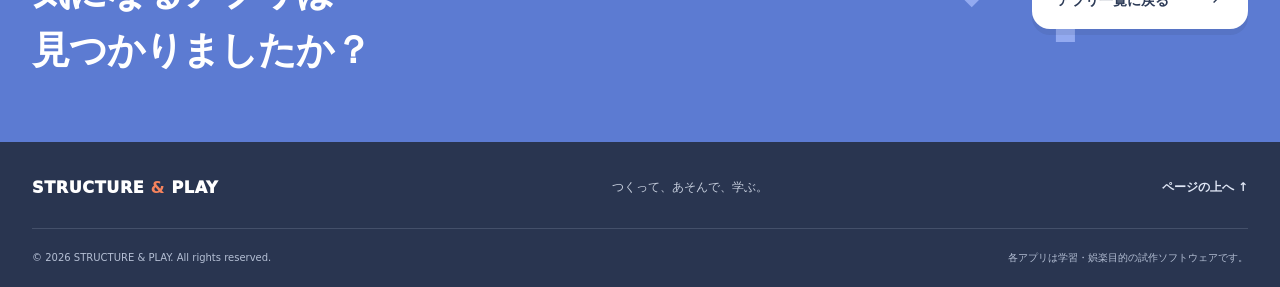
==== commit 43dad71f: "Update FRAME QUIZ card to include simple and three-pin frames" ====
--- a/index.html
+++ b/index.html
@@ -102,7 +102,7 @@
           </article>
           <article class="app-card" data-category="study" data-app="frame-quiz">
             <div class="card-media media-nqm"><img src="assets/frame-quiz.svg" alt="ラーメン構造とN・Q・M図の4択クイズのイメージ" loading="lazy"><span class="media-index">04 / QUIZ</span></div>
-            <div class="card-content"><div class="card-tags"><span class="category-tag tag-green">構造力学 × クイズ</span><span class="status-tag" data-status="frame-quiz">公開中</span></div><h3>FRAME QUIZ</h3><p class="app-jp-title">ラーメン応力図の4択クイズ</p><p class="card-description">静定片持ちラーメンのA・B形状と左右反転に対応。寸法通りの骨組と集中・分布・モーメント荷重を見て、N・Q・M図をそれぞれ4択で選ぶ学習ゲーム。</p><a class="card-link" href="apps/frame-quiz/index.html" aria-label="ラーメン応力図クイズのページへ">アプリのページへ <span aria-hidden="true">↗</span></a></div>
+            <div class="card-content"><div class="card-tags"><span class="category-tag tag-green">構造力学 × クイズ</span><span class="status-tag" data-status="frame-quiz">公開中</span></div><h3>FRAME QUIZ</h3><p class="app-jp-title">ラーメン応力図の4択クイズ</p><p class="card-description">片持ち・単純・3ピンの3種類の静定ラーメンに対応。支持条件、集中・分布・モーメント荷重からN・Q・M図をそれぞれ4択で選ぶ学習ゲーム。</p><a class="card-link" href="apps/frame-quiz/index.html" aria-label="ラーメン応力図クイズのページへ">アプリのページへ <span aria-hidden="true">↗</span></a></div>
           </article>
         </div>
         <p class="list-note" id="app-list-status" aria-live="polite">現在4つのアプリを表示しています。</p>
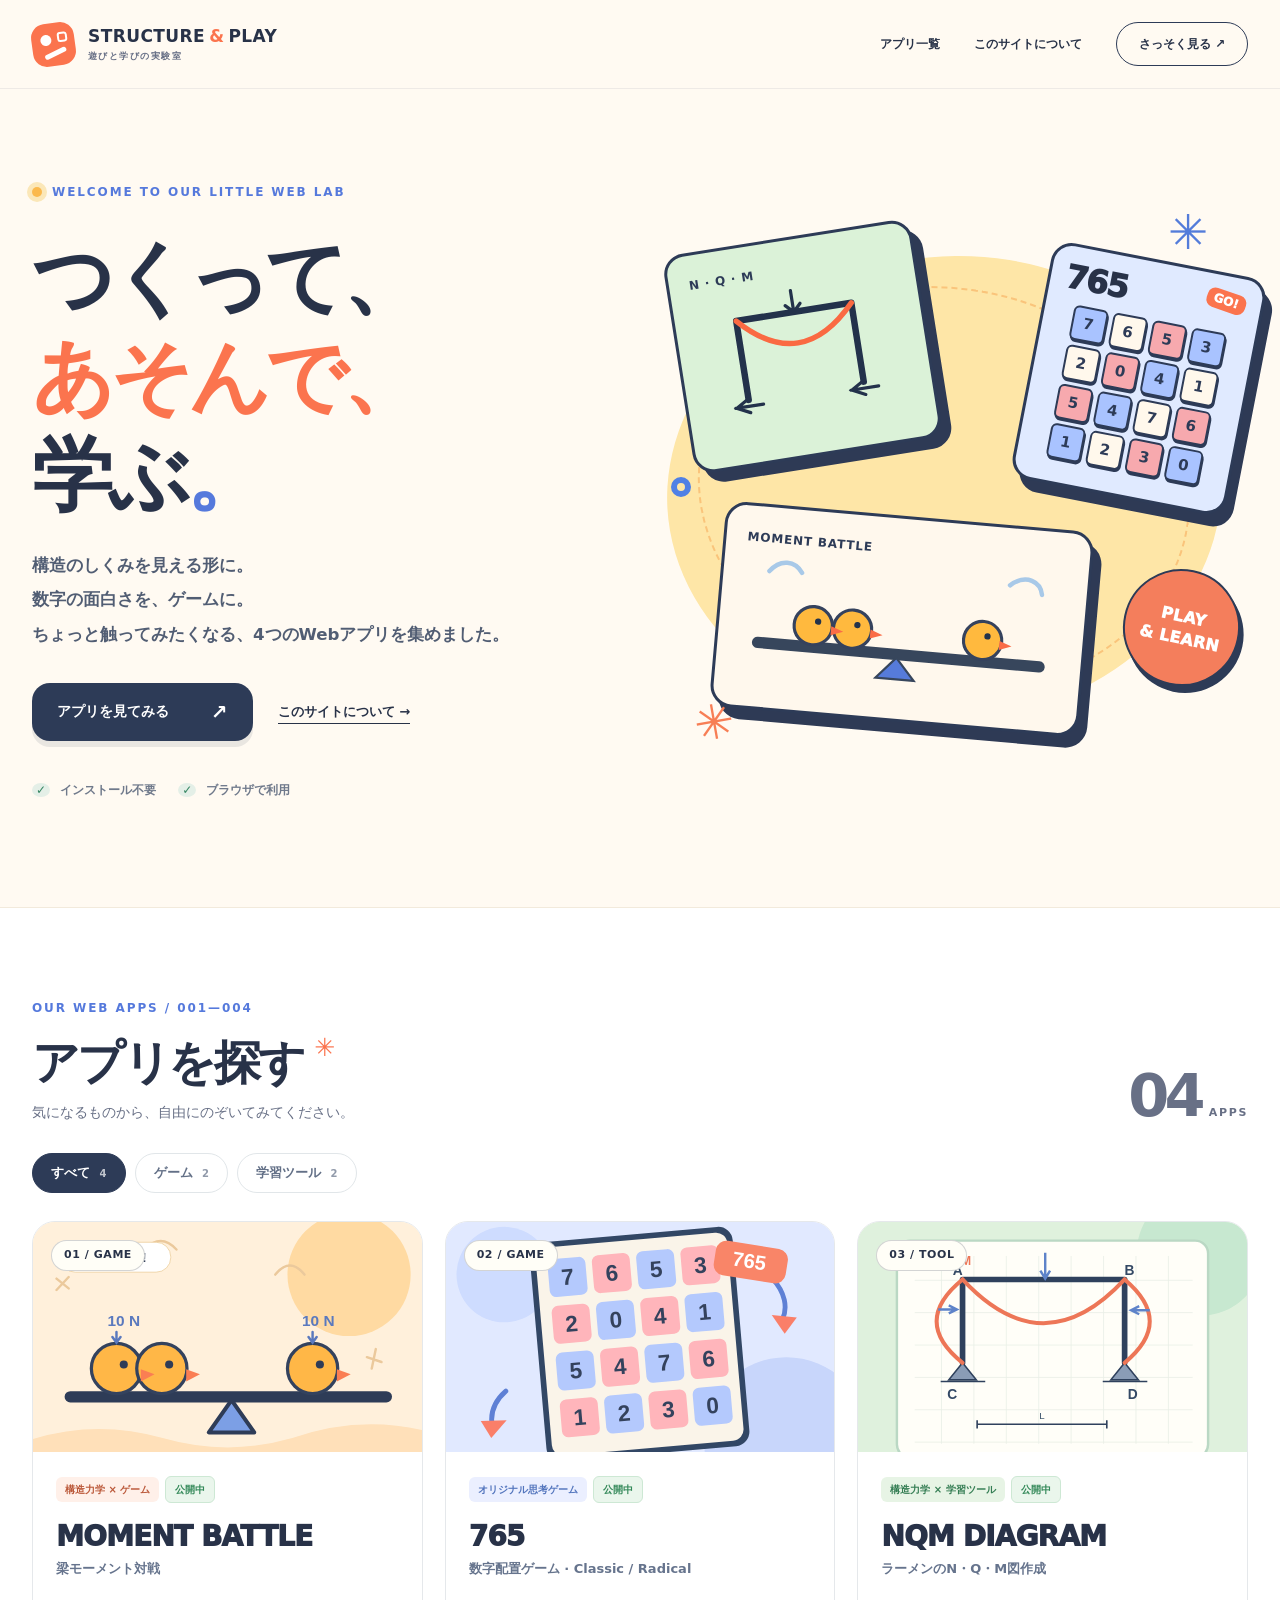
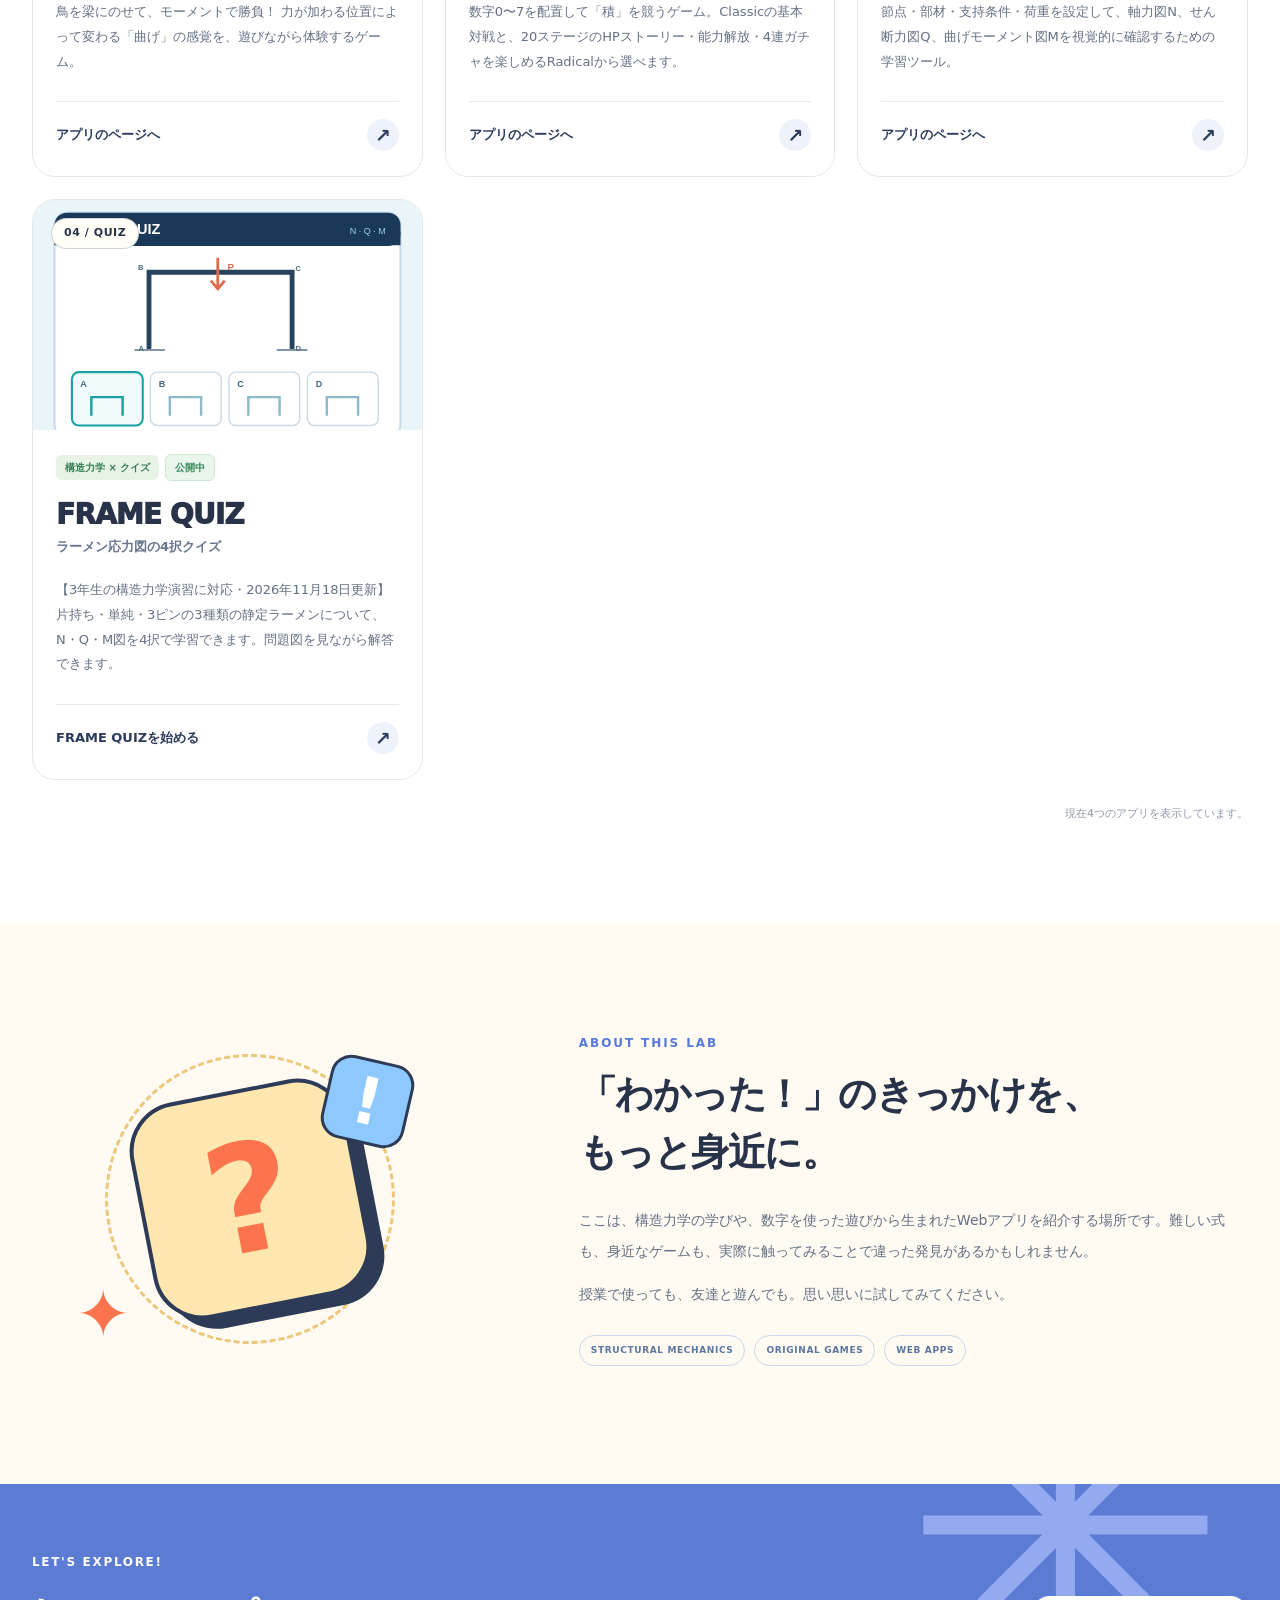
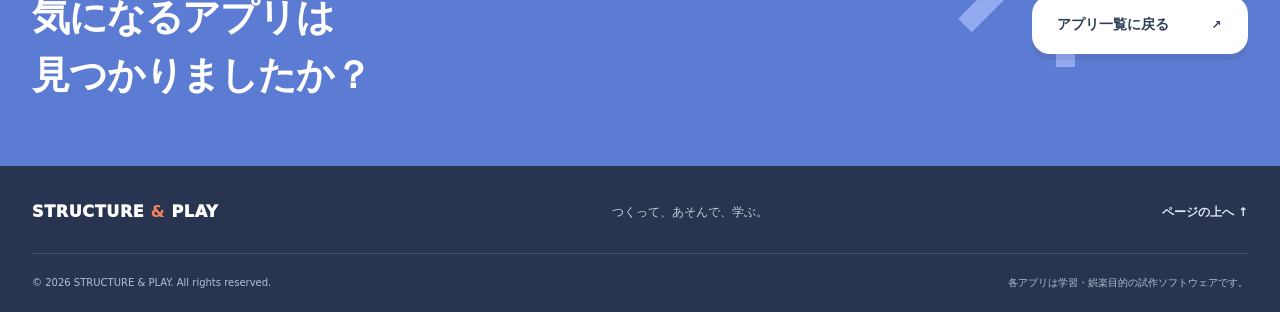
==== commit 00497fd2: "Highlight FRAME QUIZ classroom launch on homepage" ====
--- a/index.html
+++ b/index.html
@@ -102,7 +102,7 @@
           </article>
           <article class="app-card" data-category="study" data-app="frame-quiz">
             <div class="card-media media-nqm"><img src="assets/frame-quiz.svg" alt="ラーメン構造とN・Q・M図の4択クイズのイメージ" loading="lazy"><span class="media-index">04 / QUIZ</span></div>
-            <div class="card-content"><div class="card-tags"><span class="category-tag tag-green">構造力学 × クイズ</span><span class="status-tag" data-status="frame-quiz">公開中</span></div><h3>FRAME QUIZ</h3><p class="app-jp-title">ラーメン応力図の4択クイズ</p><p class="card-description">片持ち・単純・3ピンの3種類の静定ラーメンに対応。支持条件、集中・分布・モーメント荷重からN・Q・M図をそれぞれ4択で選ぶ学習ゲーム。</p><a class="card-link" href="apps/frame-quiz/index.html" aria-label="ラーメン応力図クイズのページへ">アプリのページへ <span aria-hidden="true">↗</span></a></div>
+            <div class="card-content"><div class="card-tags"><span class="category-tag tag-green">構造力学 × クイズ</span><span class="status-tag" data-status="frame-quiz">公開中</span></div><h3>FRAME QUIZ</h3><p class="app-jp-title">ラーメン応力図の4択クイズ</p><p class="card-description">【3年生の構造力学演習に対応・2026年11月18日更新】片持ち・単純・3ピンの3種類の静定ラーメンについて、N・Q・M図を4択で学習できます。問題図を見ながら解答できます。</p><a class="card-link" href="apps/frame-quiz/index.html" aria-label="FRAME QUIZをプレイする">FRAME QUIZを始める <span aria-hidden="true">↗</span></a></div>
           </article>
         </div>
         <p class="list-note" id="app-list-status" aria-live="polite">現在4つのアプリを表示しています。</p>
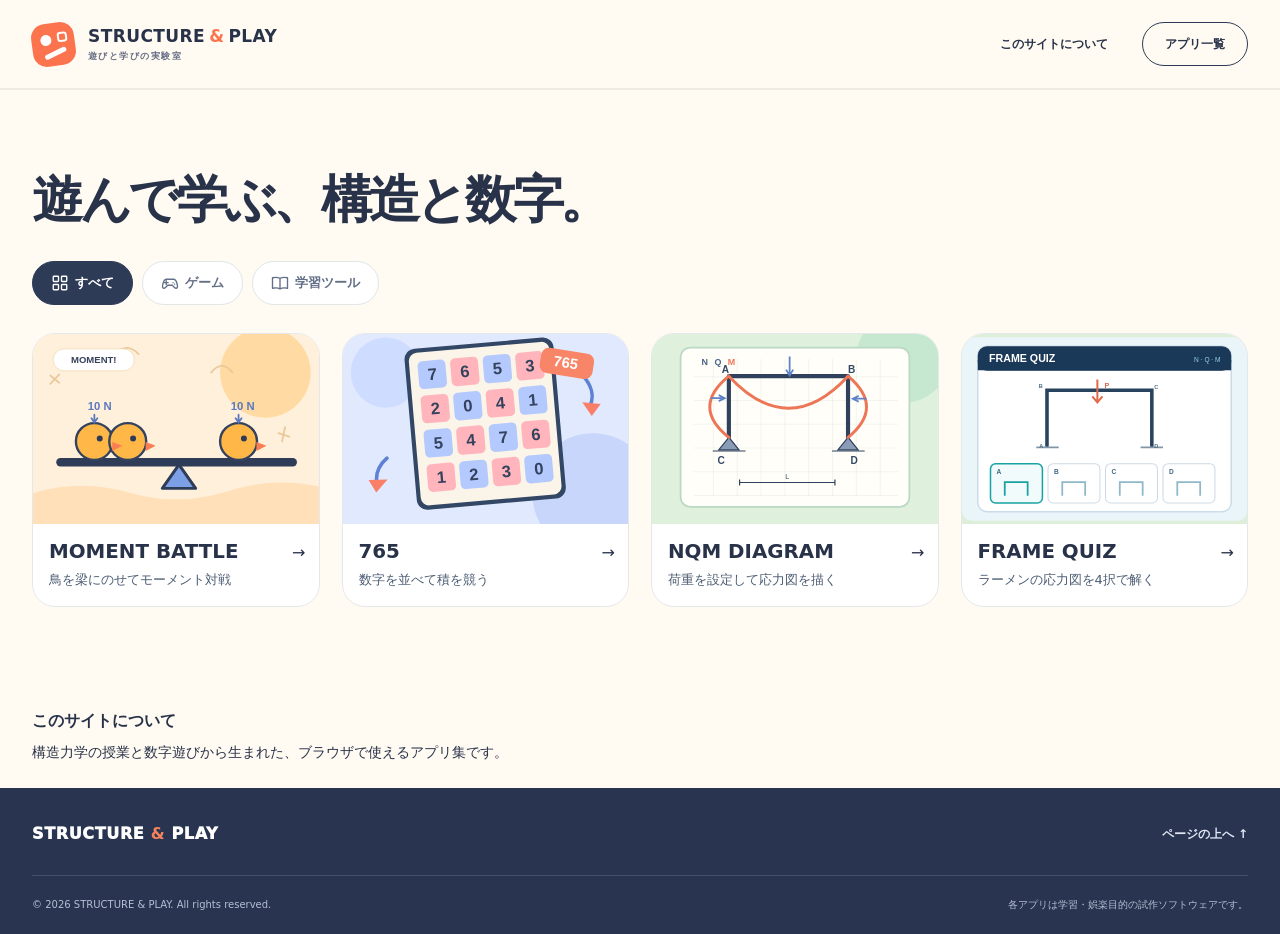
==== commit f911c3cf: "トップページをイラストと短い用途説明で選べるアプリ一覧に整理" ====
--- a/index.html
+++ b/index.html
@@ -21,6 +21,30 @@
   <link rel="stylesheet" href="assets/style.css">
   <script defer src="assets/site.js"></script>
   <link rel="canonical" href="https://fujiharayoshiyasu.github.io/structure-play/">
+  <style>
+    .apps-section { padding-block: clamp(32px, 6vw, 76px); background: #fffaf2; }
+    .section-header { margin-top: 0; }
+    .section-header h1 { font-size: clamp(29px, 4vw, 52px); line-height: 1.3; margin: 0; }
+    .filter-button { display: inline-flex; align-items: center; gap: 6px; min-height: 44px; }
+    .app-grid { grid-template-columns: repeat(4, minmax(0, 1fr)); }
+    .app-tile { height: 100%; display: flex; flex-direction: column; color: inherit; }
+    .app-card:focus-within { outline: 3px solid #365cab; outline-offset: 3px; }
+    .card-media { height: auto; aspect-ratio: 3 / 2; }
+    .card-media img { object-fit: contain; }
+    .card-content { padding: 16px; position: relative; }
+    .card-content h2 { font-size: clamp(15px, 1.55vw, 23px); line-height: 1.25; margin: 0 22px 5px 0; }
+    .card-content p { font-size: 13px; line-height: 1.6; margin: 0; color: #4c5c72; }
+    .tile-arrow { position: absolute; right: 13px; top: 15px; }
+    .about-summary { padding-block: 24px; }
+    .about-summary h2 { font-size: 16px; margin: 0 0 6px; }
+    .about-summary p { margin: 0; font-size: 14px; }
+    .visually-hidden { position: absolute; width: 1px; height: 1px; padding: 0; overflow: hidden; clip-path: inset(50%); white-space: nowrap; }
+    @media (max-width: 800px) {
+      .app-grid { grid-template-columns: repeat(2, minmax(0, 1fr)); gap: 12px; }
+      .card-content { padding: 12px; }
+      .tile-arrow { top: 10px; right: 10px; }
+    }
+  </style>
 </head>
 <body>
   <a class="skip-link" href="#apps">アプリ一覧へ移動</a>
@@ -31,91 +55,76 @@
         <span class="brand-word">STRUCTURE<span class="brand-amp">&</span>PLAY<span class="brand-sub">遊びと学びの実験室</span></span>
       </a>
       <nav class="top-nav" aria-label="メインメニュー">
-        <a href="#apps">アプリ一覧</a>
         <a href="#about">このサイトについて</a>
-        <a class="nav-pill" href="#apps">さっそく見る <span aria-hidden="true">↗</span></a>
+        <a class="nav-pill" href="#apps">アプリ一覧</a>
       </nav>
     </div>
   </header>
 
   <main>
-    <section class="hero shell" aria-labelledby="hero-title">
-      <div class="hero-copy">
-        <div class="eyebrow"><span class="pulse-dot" aria-hidden="true"></span> WELCOME TO OUR LITTLE WEB LAB</div>
-        <h1 id="hero-title">つくって、<br><em>あそんで、</em><br>学ぶ<span class="period">。</span></h1>
-        <p class="hero-description">構造のしくみを見える形に。<br>数字の面白さを、ゲームに。<br>ちょっと触ってみたくなる、4つのWebアプリを集めました。</p>
-        <div class="hero-actions">
-          <a class="button button-primary" href="#apps">アプリを見てみる <span aria-hidden="true">↗</span></a>
-          <a class="text-link" href="#about">このサイトについて <span aria-hidden="true">→</span></a>
+    <section class="apps-section" id="apps" aria-labelledby="hero-title">
+      <div class="shell">
+        <div class="section-header"><h1 id="hero-title">遊んで学ぶ、構造と数字。</h1></div>
+        <div class="filter-row" role="group" aria-label="アプリの種類で絞り込み">
+          <button type="button" class="filter-button is-active" data-filter="all" aria-pressed="true"><svg width="18" height="18" viewBox="0 0 24 24" fill="none" stroke="currentColor" stroke-width="1.8" stroke-linecap="round" stroke-linejoin="round" aria-hidden="true"><rect x="3" y="3" width="7" height="7" rx="1"/><rect x="14" y="3" width="7" height="7" rx="1"/><rect x="3" y="14" width="7" height="7" rx="1"/><rect x="14" y="14" width="7" height="7" rx="1"/></svg>すべて</button>
+          <button type="button" class="filter-button" data-filter="game" aria-pressed="false"><svg width="18" height="18" viewBox="0 0 24 24" fill="none" stroke="currentColor" stroke-width="1.8" stroke-linecap="round" stroke-linejoin="round" aria-hidden="true"><path d="M7 7h10c3 0 4 3 5 9 .4 3-2 4-4 2l-3-3H9l-3 3c-2 2-4.4 1-4-2 1-6 2-9 5-9Z"/><path d="M7 9v5m-2.5-2.5h5m6.5 0h.1m2 2h.1"/></svg>ゲーム</button>
+          <button type="button" class="filter-button" data-filter="study" aria-pressed="false"><svg width="18" height="18" viewBox="0 0 24 24" fill="none" stroke="currentColor" stroke-width="1.8" stroke-linecap="round" stroke-linejoin="round" aria-hidden="true"><path d="M12 6C9 4 6 4 2 5v14c4-1 7-1 10 1 3-2 6-2 10-1V5c-4-1-7-1-10 1Zm0 0v14"/></svg>学習ツール</button>
         </div>
-        <div class="hero-metadata" aria-label="サイトの特徴">
-          <span><i aria-hidden="true">✓</i> インストール不要</span>
-          <span><i aria-hidden="true">✓</i> ブラウザで利用</span>
+        <div class="app-grid" id="app-grid">
+          <article class="app-card" data-category="game" data-app="moment-battle">
+            <a class="app-tile" href="apps/moment-battle/index.html">
+              <div class="card-media media-moment"><img src="assets/moment.svg" alt=""></div>
+              <div class="card-content">
+                <h2>MOMENT BATTLE</h2>
+                <p>鳥を梁にのせてモーメント対戦</p>
+                <span class="tile-arrow" aria-hidden="true">→</span>
+                <span class="status-tag visually-hidden" data-status="moment-battle">公開中</span>
+              </div>
+            </a>
+          </article>
+          <article class="app-card" data-category="game" data-app="765">
+            <a class="app-tile" href="apps/765/index.html">
+              <div class="card-media media-seven"><img src="assets/765.svg" alt=""></div>
+              <div class="card-content">
+                <h2>765</h2>
+                <p>数字を並べて積を競う</p>
+                <span class="tile-arrow" aria-hidden="true">→</span>
+                <span class="status-tag visually-hidden" data-status="765">公開中</span>
+              </div>
+            </a>
+          </article>
+          <article class="app-card" data-category="study" data-app="nqm">
+            <a class="app-tile" href="apps/nqm/index.html">
+              <div class="card-media media-nqm"><img src="assets/nqm.svg" alt=""></div>
+              <div class="card-content">
+                <h2>NQM DIAGRAM</h2>
+                <p>荷重を設定して応力図を描く</p>
+                <span class="tile-arrow" aria-hidden="true">→</span>
+                <span class="status-tag visually-hidden" data-status="nqm">公開中</span>
+              </div>
+            </a>
+          </article>
+          <article class="app-card" data-category="study" data-app="frame-quiz">
+            <a class="app-tile" href="apps/frame-quiz/index.html">
+              <div class="card-media media-nqm"><img src="assets/frame-quiz.svg" alt=""></div>
+              <div class="card-content">
+                <h2>FRAME QUIZ</h2>
+                <p>ラーメンの応力図を4択で解く</p>
+                <span class="tile-arrow" aria-hidden="true">→</span>
+                <span class="status-tag visually-hidden" data-status="frame-quiz">公開中</span>
+              </div>
+            </a>
+          </article>
         </div>
-      </div>
-      <div class="hero-graphic" role="img" aria-label="梁と鳥、765の数字盤、NQM図をイメージしたイラスト">
-        <div class="hero-backdrop"></div>
-        <div class="doodle doodle-star d1" aria-hidden="true">✳</div>
-        <div class="doodle doodle-star d2" aria-hidden="true">✳</div>
-        <div class="doodle doodle-dot" aria-hidden="true"></div>
-        <div class="hero-panel hero-panel-frame" aria-hidden="true">
-          <div class="mini-label">N · Q · M</div>
-          <svg viewBox="0 0 190 130" focusable="false"><path d="M38 99V25H146V99" fill="none" stroke="#23324b" stroke-width="6" stroke-linejoin="round" stroke-linecap="round"/><path d="M25 105h26m-13-7-12 7 12 6m95-6h26m-13-7-12 7 12 6" stroke="#23324b" stroke-width="3" fill="none" stroke-linecap="round"/><path d="M38 25Q91 83 146 25" fill="none" stroke="#fa6a42" stroke-width="5" stroke-linecap="round"/><path d="M92 5v19m-7-6 7 7 7-7" stroke="#23324b" stroke-width="3" fill="none" stroke-linecap="round"/></svg>
-        </div>
-        <div class="hero-panel hero-panel-game" aria-hidden="true">
-          <div class="small-brand">765 <span>GO!</span></div>
-          <div class="number-preview"><b>7</b><b>6</b><b>5</b><b>3</b><b>2</b><b>0</b><b>4</b><b>1</b><b>5</b><b>4</b><b>7</b><b>6</b><b>1</b><b>2</b><b>3</b><b>0</b></div>
-        </div>
-        <div class="hero-panel hero-panel-birds" aria-hidden="true">
-          <div class="mini-label">MOMENT BATTLE</div>
-          <svg viewBox="0 0 286 115" focusable="false"><path d="M17 84h251" stroke="#37465c" stroke-width="10" stroke-linecap="round"/><path d="M141 87l-17 19h34z" fill="#567bda" stroke="#37465c" stroke-width="2"/><g fill="#ffb93e" stroke="#35425d" stroke-width="2.8"><circle cx="65" cy="65" r="17"/><circle cx="100" cy="65" r="17"/><circle cx="216" cy="65" r="17"/></g><g fill="#24334b"><circle cx="69" cy="61" r="2.8"/><circle cx="104" cy="61" r="2.8"/><circle cx="220" cy="61" r="2.8"/></g><g fill="#fa6c47"><path d="M81 64l11 4-11 4z"/><path d="M116 64l11 4-11 4z"/><path d="M231 64l11 4-11 4z"/></g><path d="M22 20c9-12 22-11 29-1M236 14c14-12 27-5 29 6" stroke="#a8c9e8" stroke-width="4" stroke-linecap="round" fill="none"/></svg>
-        </div>
-        <span class="orbit-badge" aria-hidden="true">PLAY<br>& LEARN</span>
+        <span id="visible-count" hidden>04</span>
+        <p id="app-list-status" class="visually-hidden" aria-live="polite">4つのアプリを表示しています。</p>
       </div>
     </section>
-
-    <section class="apps-section" id="apps" aria-labelledby="apps-heading">
-      <div class="shell">
-        <div class="section-kicker">OUR WEB APPS / 001—004</div>
-        <div class="section-header">
-          <div><h2 id="apps-heading">アプリを探す<span class="section-spark">✳</span></h2><p>気になるものから、自由にのぞいてみてください。</p></div>
-          <p class="app-count"><strong id="visible-count">04</strong><span>APPS</span></p>
-        </div>
-        <div class="filter-row" role="group" aria-label="アプリの種類で絞り込み">
-          <button type="button" class="filter-button is-active" data-filter="all" aria-pressed="true">すべて <small>4</small></button>
-          <button type="button" class="filter-button" data-filter="game" aria-pressed="false">ゲーム <small>2</small></button>
-          <button type="button" class="filter-button" data-filter="study" aria-pressed="false">学習ツール <small>2</small></button>
-        </div>
-
-        <div class="app-grid" id="app-grid">
-          <article class="app-card" data-category="game" data-app="moment-battle">
-            <div class="card-media media-moment"><img src="assets/moment.svg" alt="鳥が梁の上に並ぶモーメント対戦ゲームのイメージ" loading="lazy"><span class="media-index">01 / GAME</span></div>
-            <div class="card-content"><div class="card-tags"><span class="category-tag tag-orange">構造力学 × ゲーム</span><span class="status-tag" data-status="moment-battle">公開準備中</span></div><h3>MOMENT BATTLE</h3><p class="app-jp-title">梁モーメント対戦</p><p class="card-description">鳥を梁にのせて、モーメントで勝負！ 力が加わる位置によって変わる「曲げ」の感覚を、遊びながら体験するゲーム。</p><a class="card-link" href="apps/moment-battle/index.html" aria-label="梁モーメント対戦のページへ">アプリのページへ <span aria-hidden="true">↗</span></a></div>
-          </article>
-          <article class="app-card" data-category="game" data-app="765">
-            <div class="card-media media-seven"><img src="assets/765.svg" alt="赤と青の数字が置かれた数字配置ゲーム765のイメージ" loading="lazy"><span class="media-index">02 / GAME</span></div>
-            <div class="card-content"><div class="card-tags"><span class="category-tag tag-blue">オリジナル思考ゲーム</span><span class="status-tag" data-status="765">公開準備中</span></div><h3>765</h3><p class="app-jp-title">数字配置ゲーム · Classic / Radical</p><p class="card-description">数字0〜7を配置して「積」を競うゲーム。Classicの基本対戦と、20ステージのHPストーリー・能力解放・4連ガチャを楽しめるRadicalから選べます。</p><a class="card-link" href="apps/765/index.html" aria-label="765のモード選択ページへ">アプリのページへ <span aria-hidden="true">↗</span></a></div>
-          </article>
-          <article class="app-card" data-category="study" data-app="nqm">
-            <div class="card-media media-nqm"><img src="assets/nqm.svg" alt="ラーメン構造の骨組と応力図のイメージ" loading="lazy"><span class="media-index">03 / TOOL</span></div>
-            <div class="card-content"><div class="card-tags"><span class="category-tag tag-green">構造力学 × 学習ツール</span><span class="status-tag" data-status="nqm">公開準備中</span></div><h3>NQM DIAGRAM</h3><p class="app-jp-title">ラーメンのN・Q・M図作成</p><p class="card-description">節点・部材・支持条件・荷重を設定して、軸力図N、せん断力図Q、曲げモーメント図Mを視覚的に確認するための学習ツール。</p><a class="card-link" href="apps/nqm/index.html" aria-label="NQM図作成ツールのページへ">アプリのページへ <span aria-hidden="true">↗</span></a></div>
-          </article>
-          <article class="app-card" data-category="study" data-app="frame-quiz">
-            <div class="card-media media-nqm"><img src="assets/frame-quiz.svg" alt="ラーメン構造とN・Q・M図の4択クイズのイメージ" loading="lazy"><span class="media-index">04 / QUIZ</span></div>
-            <div class="card-content"><div class="card-tags"><span class="category-tag tag-green">構造力学 × クイズ</span><span class="status-tag" data-status="frame-quiz">公開中</span></div><h3>FRAME QUIZ</h3><p class="app-jp-title">ラーメン応力図の4択クイズ</p><p class="card-description">【3年生の構造力学演習に対応・2026年11月18日更新】片持ち・単純・3ピンの3種類の静定ラーメンについて、N・Q・M図を4択で学習できます。問題図を見ながら解答できます。</p><a class="card-link" href="apps/frame-quiz/index.html" aria-label="FRAME QUIZをプレイする">FRAME QUIZを始める <span aria-hidden="true">↗</span></a></div>
-          </article>
-        </div>
-        <p class="list-note" id="app-list-status" aria-live="polite">現在4つのアプリを表示しています。</p>
-      </div>
+    <section class="shell about-summary" id="about" aria-labelledby="about-heading">
+      <h2 id="about-heading">このサイトについて</h2>
+      <p>構造力学の授業と数字遊びから生まれた、ブラウザで使えるアプリ集です。</p>
     </section>
-
-    <section class="about-section shell" id="about" aria-labelledby="about-heading">
-      <div class="about-art" aria-hidden="true"><span class="about-big">?</span><span class="about-small small-one">!</span><span class="about-small small-two">✦</span><span class="about-ring"></span></div>
-      <div class="about-copy"><p class="section-kicker">ABOUT THIS LAB</p><h2 id="about-heading">「わかった！」のきっかけを、<br>もっと身近に。</h2><p>ここは、構造力学の学びや、数字を使った遊びから生まれたWebアプリを紹介する場所です。難しい式も、身近なゲームも、実際に触ってみることで違った発見があるかもしれません。</p><p>授業で使っても、友達と遊んでも。思い思いに試してみてください。</p><div class="about-chips"><span>STRUCTURAL MECHANICS</span><span>ORIGINAL GAMES</span><span>WEB APPS</span></div></div>
-    </section>
-
-    <section class="footer-cta" aria-label="アプリ一覧へのご案内"><div class="shell footer-cta-inner"><div><span>LET'S EXPLORE!</span><h2>気になるアプリは<br>見つかりましたか？</h2></div><a class="button button-white" href="#apps">アプリ一覧に戻る <span aria-hidden="true">↗</span></a></div></section>
   </main>
-  <footer class="site-footer"><div class="shell footer-inner"><span class="footer-brand">STRUCTURE <b>&</b> PLAY</span><span>つくって、あそんで、学ぶ。</span><a href="#hero-title">ページの上へ ↑</a></div><div class="shell footer-bottom"><small>© <span id="copyright-year">2026</span> STRUCTURE & PLAY. All rights reserved.</small><small>各アプリは学習・娯楽目的の試作ソフトウェアです。</small></div></footer>
+  <footer class="site-footer"><div class="shell footer-inner"><span class="footer-brand">STRUCTURE <b>&</b> PLAY</span><a href="#hero-title">ページの上へ ↑</a></div><div class="shell footer-bottom"><small>© <span id="copyright-year">2026</span> STRUCTURE & PLAY. All rights reserved.</small><small>各アプリは学習・娯楽目的の試作ソフトウェアです。</small></div></footer>
 </body>
 </html>
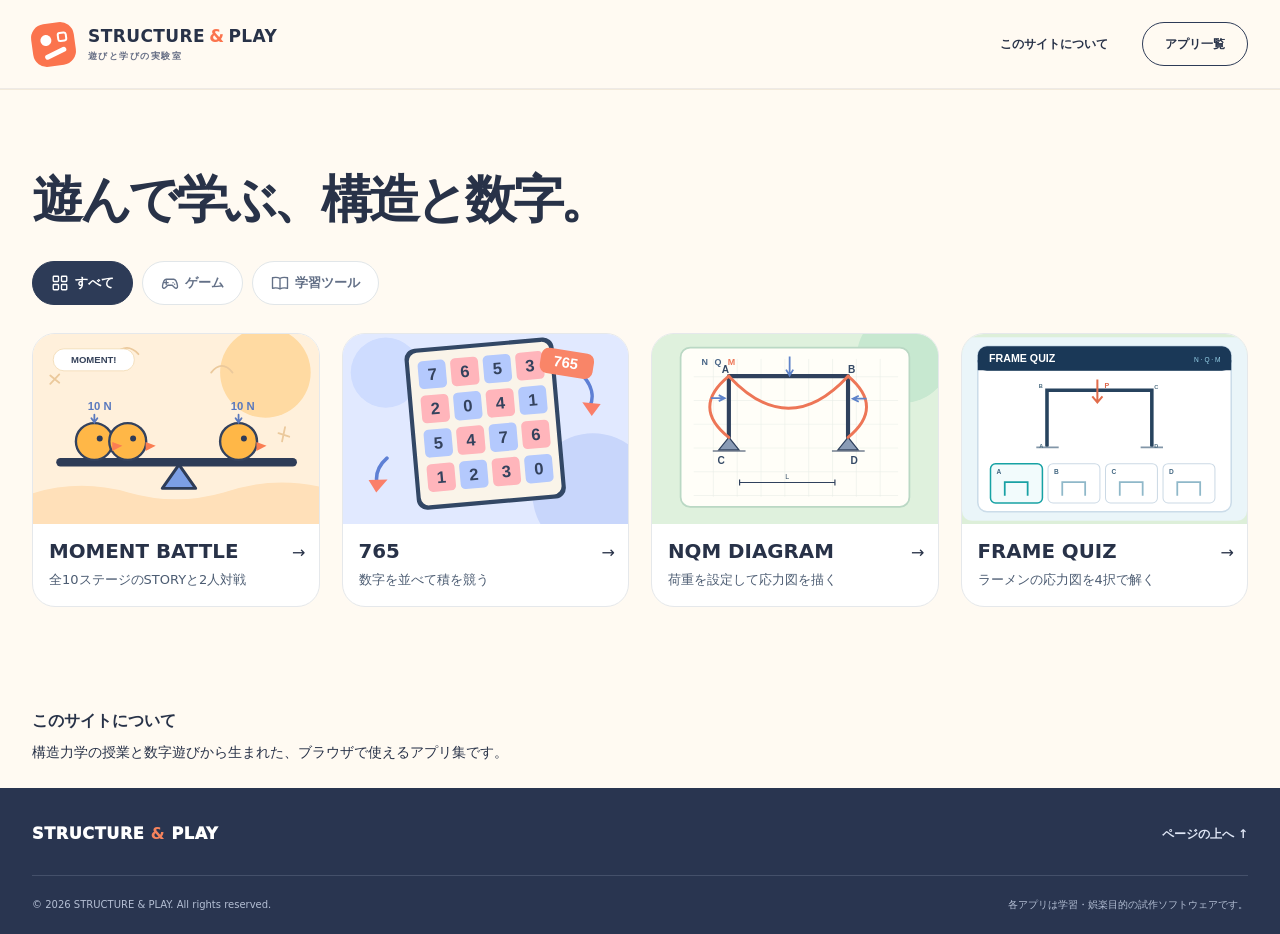
==== commit 0aa3fa84: "Homepage: introduce new 10-stage MOMENT BATTLE STORY and two-player VERSUS" ====
--- a/index.html
+++ b/index.html
@@ -76,7 +76,7 @@
               <div class="card-media media-moment"><img src="assets/moment.svg" alt=""></div>
               <div class="card-content">
                 <h2>MOMENT BATTLE</h2>
-                <p>鳥を梁にのせてモーメント対戦</p>
+                <p>全10ステージのSTORYと2人対戦</p>
                 <span class="tile-arrow" aria-hidden="true">→</span>
                 <span class="status-tag visually-hidden" data-status="moment-battle">公開中</span>
               </div>
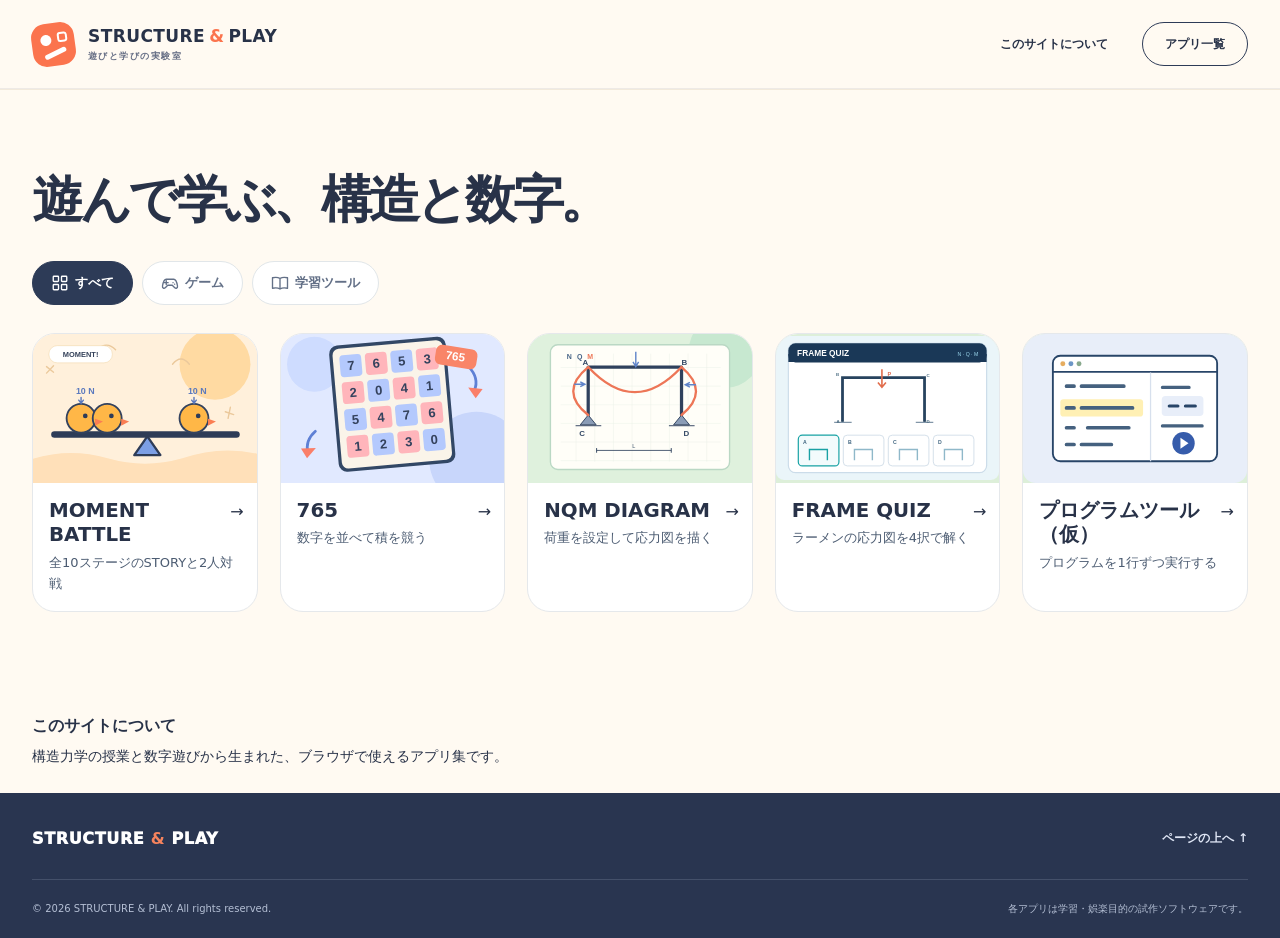
==== commit a56cc364: "Add DNCL program simulation learning app" ====
--- a/index.html
+++ b/index.html
@@ -12,10 +12,10 @@
   <meta charset="utf-8">
   <meta name="viewport" content="width=device-width, initial-scale=1">
   <meta name="theme-color" content="#fffaf2">
-  <meta name="description" content="無料で遊べる構造力学ゲーム「MOMENT BATTLE」、数字戦略ゲーム「765」、NQM図作成ツール、ラーメン応力図4択クイズを公開。スマホ・PCで使える学習用Webアプリ集。">
+  <meta name="description" content="無料で遊べる構造力学ゲーム「MOMENT BATTLE」、数字戦略ゲーム「765」、NQM図作成ツール、ラーメン応力図4択クイズ、プログラム実行シミュレーターを公開。スマホ・PCで使える学習用Webアプリ集。">
   <meta property="og:type" content="website">
   <meta property="og:title" content="構造力学ゲームと学習ツール | STRUCTURE & PLAY">
-  <meta property="og:description" content="無料で遊べる構造力学ゲーム、数字戦略ゲーム765、NQM図作成ツール、ラーメン応力図4択クイズ。">
+  <meta property="og:description" content="無料で遊べる構造力学ゲーム、数字戦略ゲーム765、NQM図作成ツール、ラーメン応力図4択クイズ、プログラム実行シミュレーター。">
   <title>構造力学ゲーム・NQM図作成・数字ゲーム765 | STRUCTURE & PLAY</title>
   <link rel="icon" href="assets/favicon.svg" type="image/svg+xml">
   <link rel="stylesheet" href="assets/style.css">
@@ -39,6 +39,8 @@
     .about-summary h2 { font-size: 16px; margin: 0 0 6px; }
     .about-summary p { margin: 0; font-size: 14px; }
     .visually-hidden { position: absolute; width: 1px; height: 1px; padding: 0; overflow: hidden; clip-path: inset(50%); white-space: nowrap; }
+    @media (min-width: 1200px) { .app-grid { grid-template-columns: repeat(5, minmax(0, 1fr)); } }
+    @media (min-width: 801px) and (max-width: 1199px) { .app-grid { grid-template-columns: repeat(3, minmax(0, 1fr)); } }
     @media (max-width: 800px) {
       .app-grid { grid-template-columns: repeat(2, minmax(0, 1fr)); gap: 12px; }
       .card-content { padding: 12px; }
@@ -115,9 +117,20 @@
               </div>
             </a>
           </article>
+          <article class="app-card" data-category="study" data-app="program-simulation">
+            <a class="app-tile" href="apps/program-simulation/index.html">
+              <div class="card-media media-nqm"><img src="assets/program-simulation.svg" alt=""></div>
+              <div class="card-content">
+                <h2>プログラムツール（仮）</h2>
+                <p>プログラムを1行ずつ実行する</p>
+                <span class="tile-arrow" aria-hidden="true">→</span>
+                <span class="status-tag visually-hidden" data-status="program-simulation">公開中</span>
+              </div>
+            </a>
+          </article>
         </div>
-        <span id="visible-count" hidden>04</span>
-        <p id="app-list-status" class="visually-hidden" aria-live="polite">4つのアプリを表示しています。</p>
+        <span id="visible-count" hidden>05</span>
+        <p id="app-list-status" class="visually-hidden" aria-live="polite">5つのアプリを表示しています。</p>
       </div>
     </section>
     <section class="shell about-summary" id="about" aria-labelledby="about-heading">
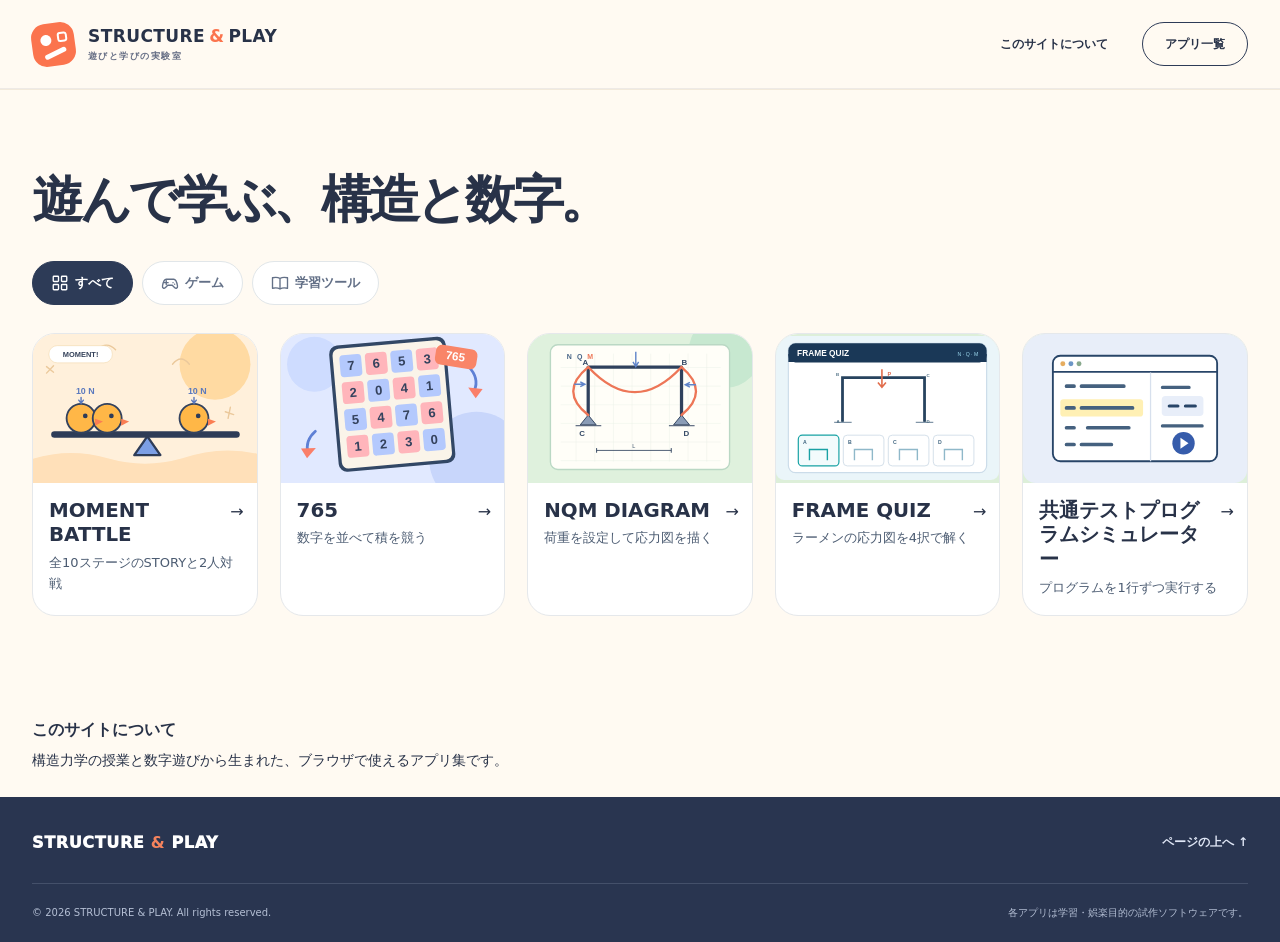
==== commit 4a26dd53: "Rename program simulator for Common Test" ====
--- a/index.html
+++ b/index.html
@@ -121,7 +121,7 @@
             <a class="app-tile" href="apps/program-simulation/index.html">
               <div class="card-media media-nqm"><img src="assets/program-simulation.svg" alt=""></div>
               <div class="card-content">
-                <h2>プログラムツール（仮）</h2>
+                <h2>共通テストプログラムシミュレーター</h2>
                 <p>プログラムを1行ずつ実行する</p>
                 <span class="tile-arrow" aria-hidden="true">→</span>
                 <span class="status-tag visually-hidden" data-status="program-simulation">公開中</span>
